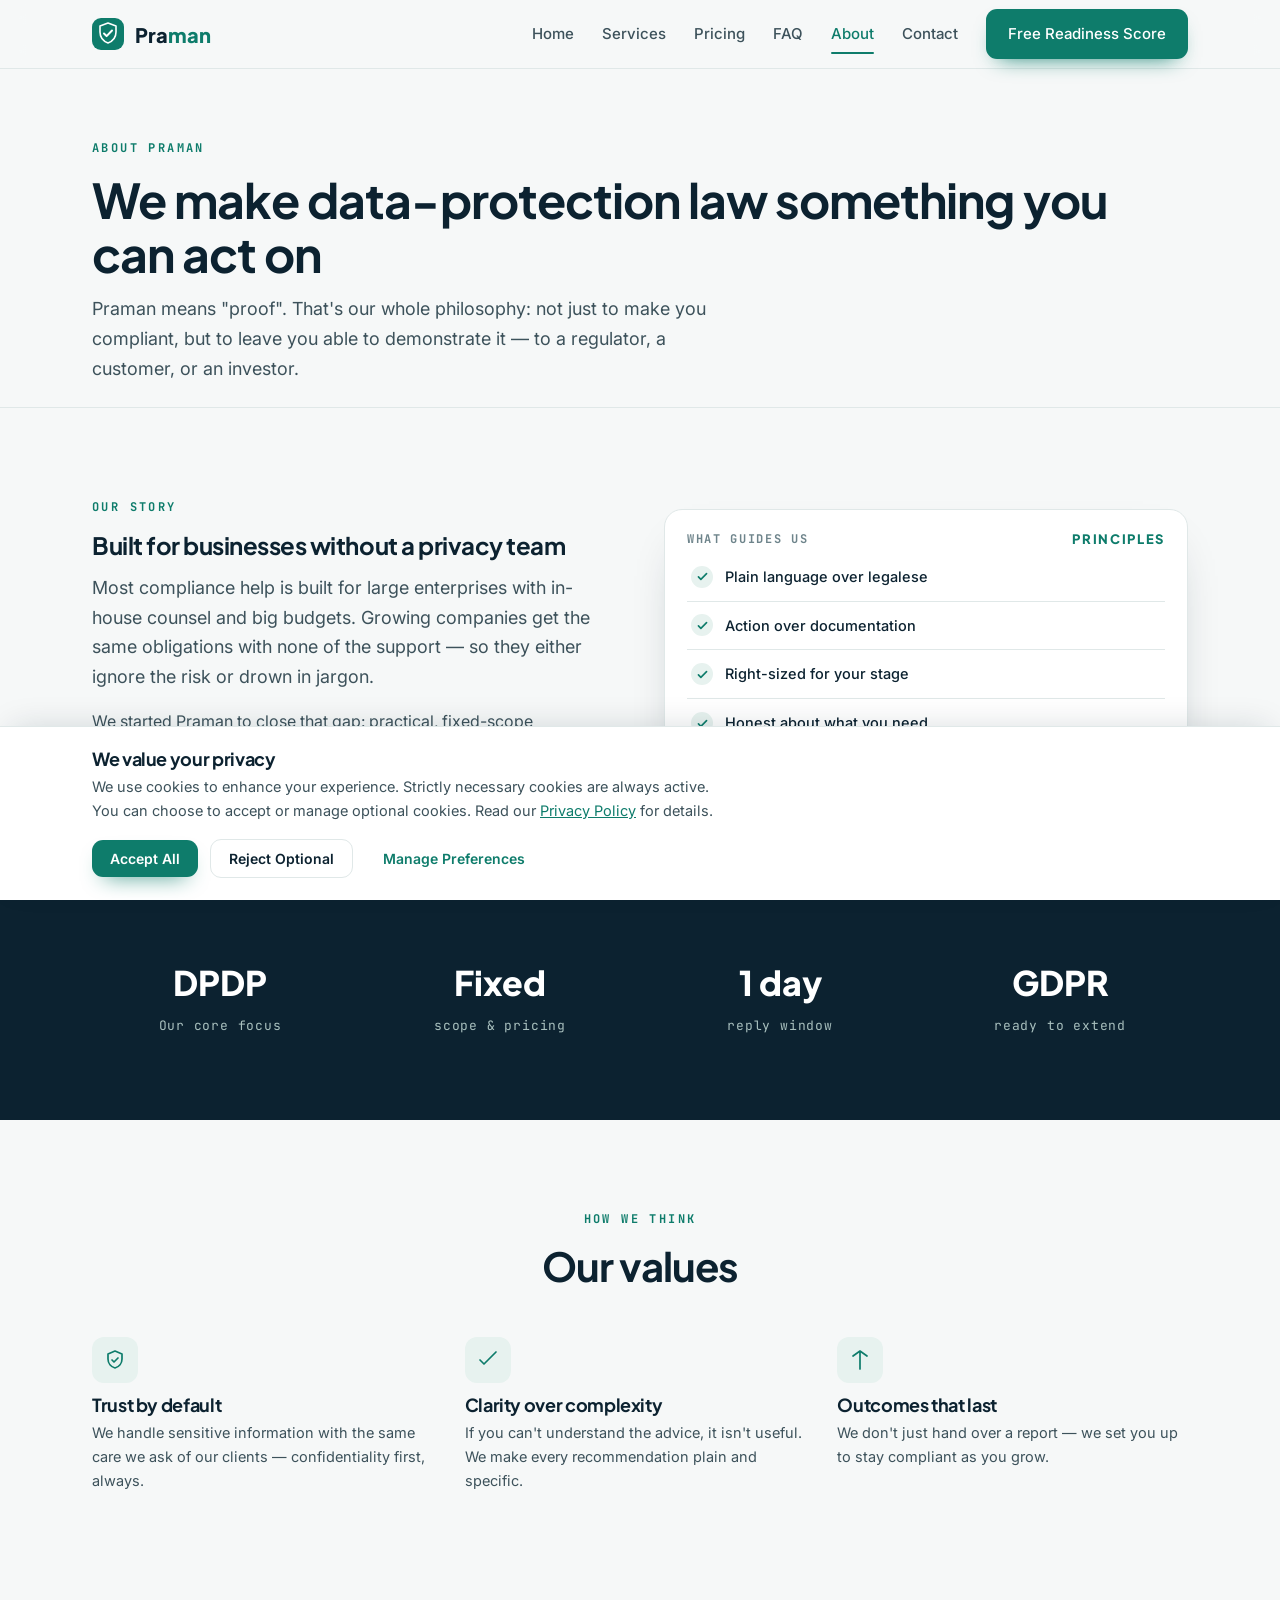
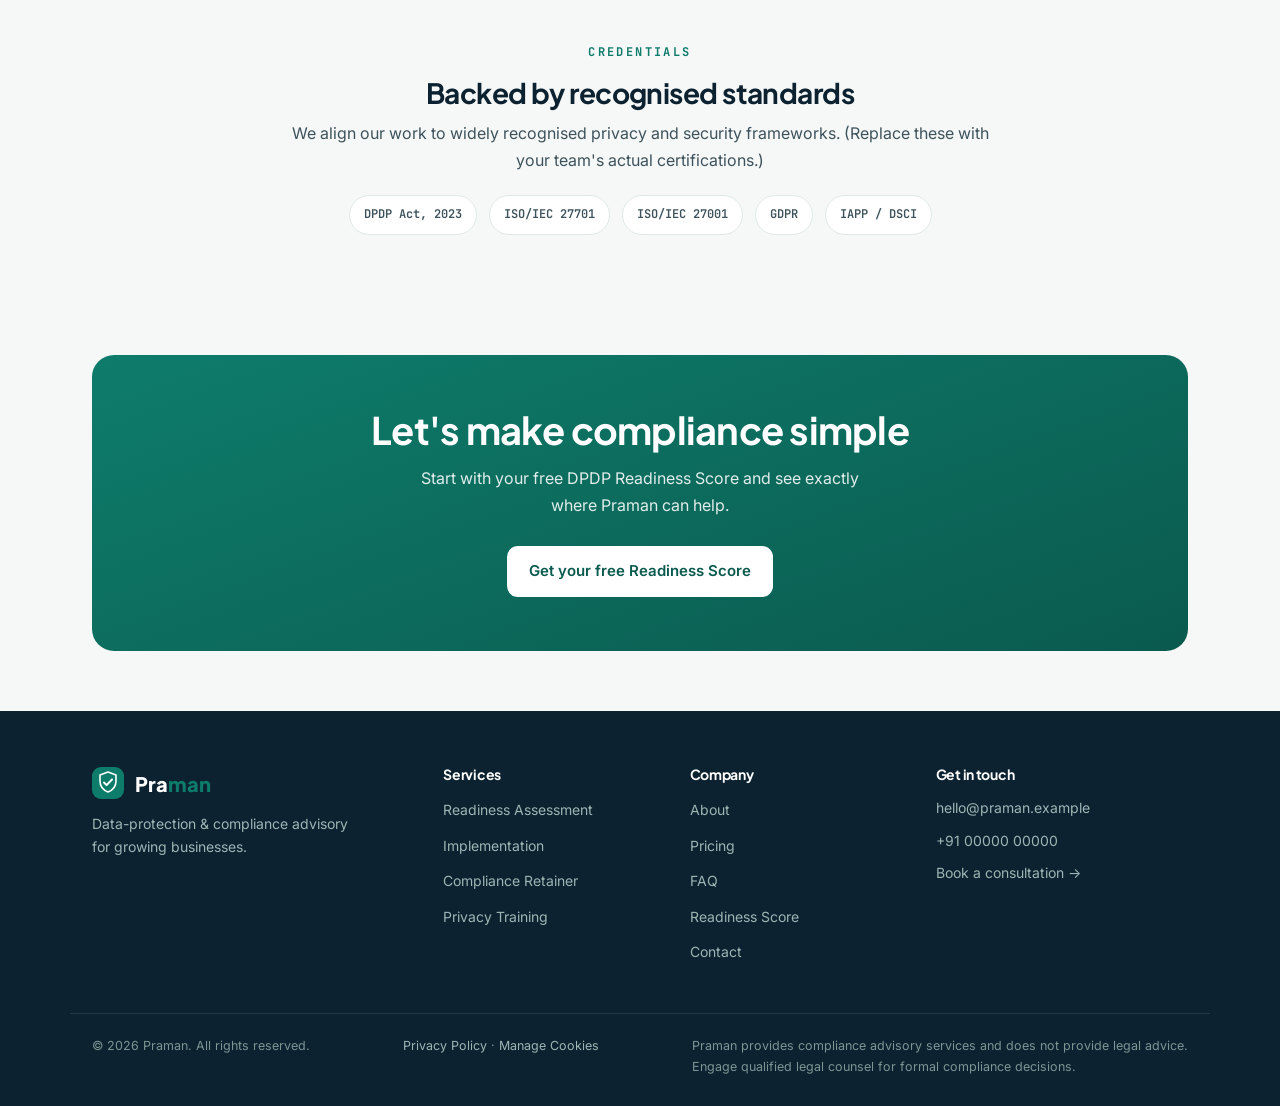
==== about.html @ 7af6a15b "Praman compliance advisory website - complete implementation Features: - Multi-page static site (Hom" ====
<!DOCTYPE html>
<html lang="en">
<head>
<meta charset="UTF-8">
<meta name="viewport" content="width=device-width, initial-scale=1.0">
<title>About — Praman DPDP Compliance Advisory</title>
<meta name="description" content="Praman is a data-protection advisory helping growing businesses meet India's DPDP Act with practical, lawyer-backed guidance.">
<link rel="preconnect" href="https://fonts.googleapis.com">
<link rel="preconnect" href="https://fonts.gstatic.com" crossorigin>
<link href="https://fonts.googleapis.com/css2?family=Plus+Jakarta+Sans:wght@500;600;700;800&family=Inter:wght@400;500;600&family=JetBrains+Mono:wght@500;700&display=swap" rel="stylesheet">
<link rel="stylesheet" href="css/styles.css">
</head>
<body>
<a class="skip-link" href="#main">Skip to content</a>

<div id="site-header"></div>

<main id="main">

  <section class="page-hero">
    <div class="container">
      <span class="eyebrow">About Praman</span>
      <h1>We make data-protection law something you can act on</h1>
      <p>Praman means "proof". That's our whole philosophy: not just to make you compliant, but to leave you able to demonstrate it — to a regulator, a customer, or an investor.</p>
    </div>
  </section>

  <section class="section">
    <div class="container split">
      <div>
        <span class="eyebrow">Our story</span>
        <h2>Built for businesses without a privacy team</h2>
        <p class="lead" style="margin-top:14px">Most compliance help is built for large enterprises with in-house counsel and big budgets. Growing companies get the same obligations with none of the support — so they either ignore the risk or drown in jargon.</p>
        <p style="margin-top:16px;color:var(--ink-soft)">We started Praman to close that gap: practical, fixed-scope engagements that turn the DPDP Act into a short, doable plan, backed by qualified legal expertise where it counts.</p>
      </div>
      <div class="readiness" aria-hidden="true">
        <h4>What guides us <span class="score">Principles</span></h4>
        <div class="check-row"><span class="tick"><svg viewBox="0 0 16 16" fill="none"><path d="M3 8.5l3 3 7-7" stroke="#0E7C6B" stroke-width="2" stroke-linecap="round" stroke-linejoin="round"/></svg></span><span class="label">Plain language over legalese</span></div>
        <div class="check-row"><span class="tick"><svg viewBox="0 0 16 16" fill="none"><path d="M3 8.5l3 3 7-7" stroke="#0E7C6B" stroke-width="2" stroke-linecap="round" stroke-linejoin="round"/></svg></span><span class="label">Action over documentation</span></div>
        <div class="check-row"><span class="tick"><svg viewBox="0 0 16 16" fill="none"><path d="M3 8.5l3 3 7-7" stroke="#0E7C6B" stroke-width="2" stroke-linecap="round" stroke-linejoin="round"/></svg></span><span class="label">Right-sized for your stage</span></div>
        <div class="check-row"><span class="tick"><svg viewBox="0 0 16 16" fill="none"><path d="M3 8.5l3 3 7-7" stroke="#0E7C6B" stroke-width="2" stroke-linecap="round" stroke-linejoin="round"/></svg></span><span class="label">Honest about what you need</span></div>
      </div>
    </div>
  </section>

  <section class="section band-dark">
    <div class="container">
      <div class="stats">
        <div class="stat"><div class="n">DPDP</div><div class="l">Our core focus</div></div>
        <div class="stat"><div class="n">Fixed</div><div class="l">scope &amp; pricing</div></div>
        <div class="stat"><div class="n">1 day</div><div class="l">reply window</div></div>
        <div class="stat"><div class="n">GDPR</div><div class="l">ready to extend</div></div>
      </div>
    </div>
  </section>

  <section class="section">
    <div class="container">
      <div class="section-head center">
        <span class="eyebrow">How we think</span>
        <h2>Our values</h2>
      </div>
      <div class="values">
        <div class="value">
          <span class="ic"><svg viewBox="0 0 24 24" fill="none"><path d="M12 3l7 3v5c0 4.5-3 8-7 9-4-1-7-4.5-7-9V6l7-3z" stroke="#0E7C6B" stroke-width="1.7" stroke-linejoin="round"/><path d="M9 12l2 2 4-4" stroke="#0E7C6B" stroke-width="1.7" stroke-linecap="round" stroke-linejoin="round"/></svg></span>
          <h3>Trust by default</h3>
          <p>We handle sensitive information with the same care we ask of our clients — confidentiality first, always.</p>
        </div>
        <div class="value">
          <span class="ic"><svg viewBox="0 0 24 24" fill="none"><path d="M4 12l4 4 12-12" stroke="#0E7C6B" stroke-width="1.7" stroke-linecap="round" stroke-linejoin="round"/></svg></span>
          <h3>Clarity over complexity</h3>
          <p>If you can't understand the advice, it isn't useful. We make every recommendation plain and specific.</p>
        </div>
        <div class="value">
          <span class="ic"><svg viewBox="0 0 24 24" fill="none"><path d="M12 3v18M5 8l7-5 7 5" stroke="#0E7C6B" stroke-width="1.7" stroke-linecap="round" stroke-linejoin="round"/></svg></span>
          <h3>Outcomes that last</h3>
          <p>We don't just hand over a report — we set you up to stay compliant as you grow.</p>
        </div>
      </div>
    </div>
  </section>

  <section class="section--tight">
    <div class="container center" style="max-width:760px">
      <span class="eyebrow">Credentials</span>
      <h2 style="font-size:28px">Backed by recognised standards</h2>
      <p style="margin-top:12px;color:var(--ink-soft)">We align our work to widely recognised privacy and security frameworks. (Replace these with your team's actual certifications.)</p>
      <div class="creds center" style="justify-content:center;margin-top:22px">
        <span class="chip">DPDP Act, 2023</span>
        <span class="chip">ISO/IEC 27701</span>
        <span class="chip">ISO/IEC 27001</span>
        <span class="chip">GDPR</span>
        <span class="chip">IAPP / DSCI</span>
      </div>
    </div>
  </section>

  <section class="section--tight">
    <div class="container">
      <div class="cta-band">
        <h2>Let's make compliance simple</h2>
        <p>Start with your free DPDP Readiness Score and see exactly where Praman can help.</p>
        <a href="readiness.html" class="btn">Get your free Readiness Score</a>
      </div>
    </div>
  </section>

</main>

<div id="site-footer"></div>

<script src="js/components.js"></script>
<script src="js/cookie-consent.js"></script>
<script src="js/main.js"></script>
</body>
</html>
---- css/styles.css ----
/* ===================================================================
   Praman — Data Protection & DPDP Compliance Advisory
   Shared stylesheet
   =================================================================== */

:root{
  --bg:#F6F8F8;
  --surface:#FFFFFF;
  --surface-2:#F0F4F4;
  --ink:#0C2230;
  --ink-soft:#3D525B;
  --muted:#6E848B;
  --accent:#0E7C6B;
  --accent-d:#0A5A4E;
  --accent-soft:#E7F2EF;
  --line:#E0E8E8;
  --ring:rgba(14,124,107,.30);
  --shadow-sm:0 4px 14px -8px rgba(12,34,48,.25);
  --shadow:0 22px 48px -28px rgba(12,34,48,.45);
  --radius:14px;
  --container:1140px;
  --font-display:"Plus Jakarta Sans",system-ui,sans-serif;
  --font-body:"Inter",system-ui,sans-serif;
  --font-mono:"JetBrains Mono",ui-monospace,monospace;
}

/* ---------- reset ---------- */
*{box-sizing:border-box;margin:0;padding:0}
html{scroll-behavior:smooth}
body{
  font-family:var(--font-body);
  background:var(--bg);
  color:var(--ink);
  line-height:1.65;
  -webkit-font-smoothing:antialiased;
}
img{max-width:100%;display:block}
a{color:inherit;text-decoration:none}
ul{list-style:none}
h1,h2,h3,h4{font-family:var(--font-display);line-height:1.12;letter-spacing:-.02em;font-weight:700}

.container{max-width:var(--container);margin-inline:auto;padding-inline:22px}
.section{padding:84px 0}
.section--tight{padding:60px 0}

/* skip link */
.skip-link{position:absolute;left:-9999px;top:0;background:var(--ink);color:#fff;padding:10px 16px;z-index:200;border-radius:0 0 8px 0}
.skip-link:focus{left:0}

/* ---------- shared bits ---------- */
.eyebrow{
  font-family:var(--font-mono);font-size:12px;font-weight:700;
  letter-spacing:.2em;text-transform:uppercase;color:var(--accent);
  display:inline-block;margin-bottom:14px;
}
.lead{font-size:18px;color:var(--ink-soft);max-width:60ch}
.section-head{max-width:42rem;margin-bottom:48px}
.section-head h2{font-size:clamp(28px,4vw,40px)}
.section-head p{margin-top:14px;color:var(--ink-soft);font-size:17px}
.center{text-align:center;margin-inline:auto}

/* buttons */
.btn{
  display:inline-flex;align-items:center;gap:9px;cursor:pointer;border:none;
  font-family:var(--font-body);font-weight:600;font-size:15px;
  padding:13px 22px;border-radius:11px;transition:transform .15s,background .2s,box-shadow .2s,color .2s,border-color .2s;
}
.btn-primary{background:var(--accent);color:#fff;box-shadow:0 10px 22px -12px var(--accent)}
.btn-primary:hover{background:var(--accent-d);transform:translateY(-1px)}
.btn-outline{background:transparent;color:var(--ink);border:1.5px solid var(--line)}
.btn-outline:hover{border-color:var(--accent);color:var(--accent)}
.btn-ghost{background:transparent;color:var(--accent);padding:6px 0}
.btn-ghost:hover{gap:13px}

:focus-visible{outline:2px solid var(--accent);outline-offset:3px;border-radius:4px}

/* ---------- header / nav ---------- */
.site-header{
  position:sticky;top:0;z-index:100;
  background:rgba(246,248,248,.85);
  backdrop-filter:blur(12px);
  border-bottom:1px solid var(--line);
}
.nav{display:flex;align-items:center;justify-content:space-between;min-height:68px}
.brand{display:flex;align-items:center;gap:11px;font-family:var(--font-display);font-weight:800;font-size:20px;color:var(--ink)}
.brand-mark{width:32px;height:32px;flex:none}
.brand-name span{color:var(--accent)}
.nav-menu{display:flex;align-items:center;gap:28px}
.nav-menu a{font-weight:500;font-size:15px;color:var(--ink-soft);transition:color .2s;position:relative}
.nav-menu a:hover{color:var(--ink)}
.nav-menu a.active{color:var(--accent)}
.nav-menu a.active::after{content:"";position:absolute;left:0;right:0;bottom:-8px;height:2px;background:var(--accent);border-radius:2px}
.nav-menu .nav-cta{color:#fff}
.nav-menu .nav-cta:hover{color:#fff}
.nav-menu .nav-cta::after{display:none}
.nav-toggle{display:none;flex-direction:column;gap:5px;background:none;border:none;cursor:pointer;padding:9px}
.nav-toggle span{width:24px;height:2px;background:var(--ink);border-radius:2px;transition:.25s}
.nav-toggle[aria-expanded="true"] span:nth-child(1){transform:translateY(7px) rotate(45deg)}
.nav-toggle[aria-expanded="true"] span:nth-child(2){opacity:0}
.nav-toggle[aria-expanded="true"] span:nth-child(3){transform:translateY(-7px) rotate(-45deg)}

/* ---------- hero ---------- */
.hero{padding:78px 0 64px;position:relative;overflow:hidden}
.hero-grid{display:grid;grid-template-columns:1.1fr .9fr;gap:52px;align-items:center}
.hero h1{font-size:clamp(36px,5.4vw,56px);font-weight:800}
.hero h1 .accent{color:var(--accent)}
.hero p{margin-top:20px;font-size:18px;color:var(--ink-soft);max-width:34rem}
.hero-cta{margin-top:30px;display:flex;gap:14px;flex-wrap:wrap}
.hero-trust{margin-top:34px;display:flex;gap:10px;flex-wrap:wrap;align-items:center;font-size:13px;color:var(--muted);font-family:var(--font-mono)}
.hero-trust .dot{width:5px;height:5px;border-radius:50%;background:var(--accent)}

/* signature: readiness panel */
.readiness{
  background:var(--surface);border:1px solid var(--line);border-radius:18px;
  box-shadow:var(--shadow);padding:22px;
}
.readiness h4{
  font-family:var(--font-mono);font-size:12px;letter-spacing:.14em;text-transform:uppercase;
  color:var(--muted);font-weight:700;margin-bottom:6px;display:flex;justify-content:space-between;align-items:center
}
.readiness .score{font-family:var(--font-display);font-weight:800;font-size:13px;color:var(--accent)}
.check-row{display:flex;align-items:center;gap:12px;padding:12px 4px;border-bottom:1px solid var(--line)}
.check-row:last-child{border-bottom:none}
.check-row .tick{width:22px;height:22px;border-radius:50%;background:var(--accent-soft);display:flex;align-items:center;justify-content:center;flex:none}
.check-row .tick svg{width:13px;height:13px}
.check-row .label{flex:1;font-size:14.5px;font-weight:500}
.check-row .tag{font-family:var(--font-mono);font-size:11px;color:var(--muted)}
.check-row.pending .tick{background:#FBEEDD}
.check-row.pending .label{color:var(--ink-soft)}

/* ---------- cards / grids ---------- */
.grid{display:grid;gap:22px}
.grid-3{grid-template-columns:repeat(3,1fr)}
.grid-2{grid-template-columns:repeat(2,1fr)}
.grid-4{grid-template-columns:repeat(4,1fr)}

.card{
  background:var(--surface);border:1px solid var(--line);border-radius:var(--radius);
  padding:28px;transition:transform .2s,box-shadow .25s,border-color .2s;height:100%;
}
.card:hover{transform:translateY(-4px);box-shadow:var(--shadow);border-color:transparent}
.card .card-tag{font-family:var(--font-mono);font-size:11px;letter-spacing:.12em;text-transform:uppercase;color:var(--accent);font-weight:700}
.card h3{font-size:21px;margin:14px 0 8px}
.card p{color:var(--ink-soft);font-size:15px}
.card .card-icon{width:46px;height:46px;border-radius:12px;background:var(--accent-soft);display:flex;align-items:center;justify-content:center;margin-bottom:18px}
.card .card-icon svg{width:24px;height:24px}
.card ul.ticks{margin-top:16px;display:flex;flex-direction:column;gap:9px}
.card ul.ticks li{display:flex;gap:10px;font-size:14.5px;color:var(--ink-soft);align-items:flex-start}
.card ul.ticks li svg{flex:none;margin-top:4px;width:15px;height:15px}
.card .card-link{margin-top:18px;display:inline-flex;font-weight:600;color:var(--accent);font-size:14.5px}

/* ---------- process / steps ---------- */
.steps{counter-reset:step;display:grid;grid-template-columns:repeat(4,1fr);gap:24px}
.step .step-num{
  font-family:var(--font-mono);font-weight:700;font-size:13px;color:var(--accent);
  width:42px;height:42px;border:1.5px solid var(--ring);border-radius:12px;
  display:flex;align-items:center;justify-content:center;margin-bottom:16px
}
.step h3{font-size:18px;margin-bottom:7px}
.step p{color:var(--ink-soft);font-size:14.5px}

/* ---------- bands ---------- */
.band-dark{background:var(--ink);color:#EAF1F0}
.band-dark .eyebrow{color:#5FD3C4}
.band-dark h2{color:#fff}
.band-dark p{color:#A9C0BE}

.stats{display:grid;grid-template-columns:repeat(4,1fr);gap:24px;text-align:center}
.stat .n{font-family:var(--font-display);font-weight:800;font-size:34px;color:#fff}
.band-dark .stat .n{color:#fff}
.stat .l{font-size:13px;color:#A9C0BE;font-family:var(--font-mono);letter-spacing:.06em;margin-top:4px}

.cta-band{background:linear-gradient(160deg,var(--accent),var(--accent-d));color:#fff;border-radius:22px;padding:54px;text-align:center}
.cta-band h2{font-size:clamp(26px,3.4vw,38px);color:#fff}
.cta-band p{margin:14px auto 28px;color:rgba(255,255,255,.88);max-width:44ch}
.cta-band .btn{background:#fff;color:var(--accent-d)}
.cta-band .btn:hover{background:#EAFBF6}

/* ---------- feature split ---------- */
.split{display:grid;grid-template-columns:1fr 1fr;gap:48px;align-items:center}
.feature-list{display:flex;flex-direction:column;gap:20px;margin-top:8px}
.feature-list .item{display:flex;gap:16px}
.feature-list .item .ic{width:44px;height:44px;border-radius:12px;background:var(--accent-soft);flex:none;display:flex;align-items:center;justify-content:center}
.feature-list .item h4{font-size:17px;margin-bottom:4px}
.feature-list .item p{color:var(--ink-soft);font-size:14.5px}

/* ---------- page hero (inner pages) ---------- */
.page-hero{padding:64px 0 24px;border-bottom:1px solid var(--line)}
.page-hero h1{font-size:clamp(32px,4.6vw,48px)}
.page-hero p{margin-top:14px;color:var(--ink-soft);font-size:18px;max-width:56ch}

/* ---------- service detail block ---------- */
.service-block{display:grid;grid-template-columns:.9fr 1.1fr;gap:40px;align-items:start;padding:46px 0;border-bottom:1px solid var(--line)}
.service-block:last-child{border-bottom:none}
.service-block .meta .card-tag{font-family:var(--font-mono);font-size:11px;letter-spacing:.12em;text-transform:uppercase;color:var(--accent);font-weight:700}
.service-block .meta h2{font-size:26px;margin:10px 0 12px}
.service-block .meta p{color:var(--ink-soft);font-size:15.5px}
.service-block .deliverables{background:var(--surface);border:1px solid var(--line);border-radius:var(--radius);padding:26px}
.service-block .deliverables h4{font-family:var(--font-mono);font-size:12px;letter-spacing:.12em;text-transform:uppercase;color:var(--muted);margin-bottom:16px}
.service-block .deliverables ul{display:flex;flex-direction:column;gap:12px}
.service-block .deliverables li{display:flex;gap:11px;font-size:15px;align-items:flex-start}
.service-block .deliverables li svg{flex:none;margin-top:4px;width:16px;height:16px}

/* ---------- pricing ---------- */
.price-grid{display:grid;grid-template-columns:repeat(3,1fr);gap:22px;align-items:stretch}
.price-card{background:var(--surface);border:1px solid var(--line);border-radius:18px;padding:30px;display:flex;flex-direction:column}
.price-card.featured{border-color:var(--accent);box-shadow:var(--shadow);position:relative}
.price-card .crown{position:absolute;top:-13px;left:30px;background:var(--accent);color:#fff;font-family:var(--font-mono);font-size:11px;font-weight:700;letter-spacing:.08em;text-transform:uppercase;padding:5px 12px;border-radius:999px}
.price-card h3{font-size:22px}
.price-card .price{font-family:var(--font-display);font-weight:800;font-size:34px;margin:14px 0 2px}
.price-card .price span{font-size:14px;font-weight:500;color:var(--muted)}
.price-card .price-desc{color:var(--ink-soft);font-size:14.5px;min-height:42px}
.price-card ul{margin:20px 0 26px;display:flex;flex-direction:column;gap:11px}
.price-card li{display:flex;gap:10px;font-size:14.5px;color:var(--ink-soft);align-items:flex-start}
.price-card li svg{flex:none;margin-top:4px;width:15px;height:15px}
.price-card .btn{margin-top:auto;justify-content:center;width:100%}

.faq{max-width:760px;margin-inline:auto;display:flex;flex-direction:column;gap:0}
.faq details{border-bottom:1px solid var(--line);padding:18px 0}
.faq summary{cursor:pointer;font-weight:600;font-size:16px;list-style:none;display:flex;justify-content:space-between;align-items:center;gap:16px}
.faq summary::-webkit-details-marker{display:none}
.faq summary::after{content:"+";font-size:22px;color:var(--accent);font-weight:400;transition:transform .2s}
.faq details[open] summary::after{content:"–"}
.faq p{margin-top:12px;color:var(--ink-soft);font-size:15px}

/* ---------- about ---------- */
.values{display:grid;grid-template-columns:repeat(3,1fr);gap:22px}
.value h3{font-size:18px;margin:12px 0 6px}
.value p{color:var(--ink-soft);font-size:14.5px}
.value .ic{width:46px;height:46px;border-radius:12px;background:var(--accent-soft);display:flex;align-items:center;justify-content:center}
.value .ic svg{width:24px;height:24px}
.creds{display:flex;flex-wrap:wrap;gap:12px;margin-top:8px}
.creds .chip{font-family:var(--font-mono);font-size:12px;font-weight:600;color:var(--ink-soft);background:var(--surface);border:1px solid var(--line);padding:9px 14px;border-radius:999px}

/* ---------- contact ---------- */
.contact-grid{display:grid;grid-template-columns:1.1fr .9fr;gap:42px;align-items:start}
.form-card{background:var(--surface);border:1px solid var(--line);border-radius:18px;padding:32px;box-shadow:var(--shadow-sm)}
.field{margin-bottom:18px}
.field label{display:block;font-size:13.5px;font-weight:600;margin-bottom:7px;color:var(--ink-soft)}
.field .req{color:var(--accent)}
.field input,.field select,.field textarea{
  width:100%;font-family:var(--font-body);font-size:15px;color:var(--ink);
  padding:12px 14px;border:1.5px solid var(--line);border-radius:11px;background:var(--bg);
  transition:border-color .2s,box-shadow .2s;
}
.field input:focus,.field select:focus,.field textarea:focus{outline:none;border-color:var(--accent);box-shadow:0 0 0 4px var(--ring)}
.field-row{display:grid;grid-template-columns:1fr 1fr;gap:16px}
.form-note{display:none;margin-top:6px;padding:13px 16px;border-radius:11px;font-size:14.5px;font-weight:500}
.form-note.show{display:block}
.form-note.ok{background:var(--accent-soft);color:var(--accent-d);border:1px solid var(--ring)}
.form-note.err{background:#FCE9EC;color:#A02A3A;border:1px solid #F2C2CA}

.contact-info .info-row{display:flex;gap:15px;padding:18px 0;border-bottom:1px solid var(--line)}
.contact-info .info-row:last-of-type{border-bottom:none}
.contact-info .info-row .ic{width:44px;height:44px;border-radius:12px;background:var(--accent-soft);flex:none;display:flex;align-items:center;justify-content:center}
.contact-info .info-row .t{font-family:var(--font-mono);font-size:11px;text-transform:uppercase;letter-spacing:.08em;color:var(--muted)}
.contact-info .info-row .v{font-weight:600;font-size:16px}
.contact-info .info-row .v span{display:block;font-weight:400;font-size:14px;color:var(--ink-soft)}
.hours-card{margin-top:22px;background:var(--surface-2);border:1px solid var(--line);border-radius:var(--radius);padding:22px}
.hours-card h4{font-size:15px;margin-bottom:12px}
.hours-card .r{display:flex;justify-content:space-between;font-size:14px;color:var(--ink-soft);padding:5px 0}
.hours-card .r b{color:var(--ink);font-weight:600}

/* ---------- footer ---------- */
.site-footer{background:var(--ink);color:#9DB6B4;padding:56px 0 28px;margin-top:0}
.footer-grid{display:grid;grid-template-columns:1.5fr 1fr 1fr 1.2fr;gap:36px}
.footer-brand .brand{color:#fff;margin-bottom:12px}
.footer-brand p{font-size:14px;max-width:30ch}
.site-footer h4{color:#fff;font-size:14px;margin-bottom:14px;font-family:var(--font-display)}
.site-footer ul li{margin-bottom:9px}
.site-footer ul li a{font-size:14px;color:#9DB6B4;transition:color .2s}
.site-footer ul li a:hover{color:#5FD3C4}
.footer-contact a{display:block;font-size:14px;margin-bottom:9px;color:#9DB6B4}
.footer-contact a:hover{color:#5FD3C4}
.footer-bottom{margin-top:40px;padding-top:22px;border-top:1px solid rgba(255,255,255,.1);display:flex;justify-content:space-between;gap:20px;flex-wrap:wrap}
.footer-bottom p{font-size:12.5px;color:#7C9694}
.footer-bottom .disclaimer{max-width:62ch}

/* ===================================================================
   RESPONSIVE
   =================================================================== */
@media (max-width:960px){
  .hero-grid{grid-template-columns:1fr;gap:38px}
  .split,.contact-grid{grid-template-columns:1fr;gap:34px}
  .service-block{grid-template-columns:1fr;gap:24px}
  .grid-3,.grid-4,.values,.price-grid{grid-template-columns:repeat(2,1fr)}
  .steps{grid-template-columns:repeat(2,1fr)}
  .stats{grid-template-columns:repeat(2,1fr);gap:32px}
  .footer-grid{grid-template-columns:1fr 1fr;gap:28px}
}
@media (max-width:680px){
  .section{padding:60px 0}
  .nav-toggle{display:flex}
  .nav-menu{
    position:fixed;inset:68px 0 auto 0;background:var(--bg);flex-direction:column;
    align-items:stretch;gap:0;padding:10px 22px 24px;border-bottom:1px solid var(--line);
    transform:translateY(-130%);transition:transform .3s ease;box-shadow:var(--shadow);
  }
  .nav-menu.open{transform:translateY(0)}
  .nav-menu a{padding:15px 0;border-bottom:1px solid var(--line);font-size:16px}
  .nav-menu a.active::after{display:none}
  .nav-menu .nav-cta{margin-top:14px;justify-content:center;border-bottom:none}
  .grid-3,.grid-4,.grid-2,.values,.price-grid,.steps,.field-row{grid-template-columns:1fr}
  .stats{grid-template-columns:1fr 1fr}
  .cta-band{padding:38px 24px}
  .footer-grid{grid-template-columns:1fr}
  .footer-bottom{flex-direction:column;gap:10px}
}
@media (prefers-reduced-motion:reduce){
  *{scroll-behavior:auto!important;transition:none!important;animation:none!important}
}

/* ===================================================================
   READINESS SCORE QUIZ
   =================================================================== */
.quiz-wrap{max-width:680px;margin-inline:auto}
.quiz-panel{background:var(--surface);border:1px solid var(--line);border-radius:18px;box-shadow:var(--shadow);padding:clamp(24px,4vw,38px)}
.is-hidden{display:none!important}

.quiz-intro{text-align:center}
.quiz-intro .pill{display:inline-flex;gap:8px;align-items:center;font-family:var(--font-mono);font-size:12px;letter-spacing:.12em;text-transform:uppercase;color:var(--accent);background:var(--accent-soft);padding:7px 14px;border-radius:999px;margin-bottom:18px}
.quiz-intro h2{font-size:27px;margin-bottom:10px}
.quiz-intro p{color:var(--ink-soft);max-width:46ch;margin:0 auto 22px}
.quiz-meta{display:flex;gap:30px;justify-content:center;margin-bottom:26px;flex-wrap:wrap}
.quiz-meta .m{font-family:var(--font-mono);font-size:12px;color:var(--muted);text-align:center}
.quiz-meta .m b{display:block;font-family:var(--font-display);font-size:20px;color:var(--ink);margin-bottom:2px}

.q-top{display:flex;justify-content:space-between;align-items:center;margin-bottom:14px;gap:12px}
.q-count{font-family:var(--font-mono);font-size:12px;letter-spacing:.1em;text-transform:uppercase;color:var(--muted)}
.q-area{font-family:var(--font-mono);font-size:11px;font-weight:700;color:var(--accent);background:var(--accent-soft);padding:5px 11px;border-radius:999px;white-space:nowrap}
.q-progress{height:6px;background:var(--surface-2);border-radius:999px;overflow:hidden;margin-bottom:26px}
.q-progress span{display:block;height:100%;background:var(--accent);border-radius:999px;width:0;transition:width .35s ease}
.q-question{font-family:var(--font-display);font-weight:700;font-size:clamp(19px,3vw,23px);line-height:1.25;margin-bottom:22px}
.q-options{display:flex;flex-direction:column;gap:12px}
.q-option{display:flex;align-items:center;gap:13px;width:100%;text-align:left;cursor:pointer;background:var(--bg);border:1.5px solid var(--line);border-radius:12px;padding:15px 16px;font-family:var(--font-body);font-size:15.5px;color:var(--ink);transition:border-color .15s,background .15s}
.q-option:hover{border-color:var(--accent);background:var(--accent-soft)}
.q-option .mark{width:20px;height:20px;border-radius:50%;border:2px solid var(--line);flex:none;transition:.15s}
.q-option:hover .mark{border-color:var(--accent)}
.q-option.selected{border-color:var(--accent);background:var(--accent-soft)}
.q-option.selected .mark{border-color:var(--accent);background:var(--accent);box-shadow:inset 0 0 0 3px var(--accent-soft)}
.q-nav{display:flex;justify-content:flex-start;margin-top:22px}
.q-back{background:none;border:none;color:var(--muted);cursor:pointer;font-size:14px;font-family:var(--font-body);display:inline-flex;align-items:center;gap:6px}
.q-back:hover{color:var(--ink)}
.q-back[disabled]{opacity:.35;cursor:default}

/* result */
.result{text-align:center}
.score-ring{position:relative;width:180px;height:180px;margin:4px auto 18px}
.score-ring svg{transform:rotate(-90deg)}
.score-ring .val{position:absolute;inset:0;display:flex;flex-direction:column;align-items:center;justify-content:center}
.score-ring .num{font-family:var(--font-display);font-weight:800;font-size:48px;line-height:1}
.score-ring .pct{font-size:13px;color:var(--muted);font-family:var(--font-mono)}
.band-label{font-family:var(--font-display);font-weight:800;font-size:24px;margin-bottom:6px}
.band-msg{color:var(--ink-soft);max-width:50ch;margin:0 auto}
.gaps{text-align:left;margin:28px 0 6px;border-top:1px solid var(--line);padding-top:24px}
.gaps h3{font-size:16px;margin-bottom:14px}
.gaps .gap{display:flex;gap:13px;padding:13px 0;border-bottom:1px solid var(--line)}
.gaps .gap:last-child{border-bottom:none}
.gaps .gap .ic{width:30px;height:30px;border-radius:8px;background:#FCEFE0;display:flex;align-items:center;justify-content:center;flex:none}
.gaps .gap .area-name{font-family:var(--font-mono);font-size:11px;color:var(--muted);text-transform:uppercase;letter-spacing:.08em;margin-bottom:2px}
.gaps .gap p{font-size:14.5px;color:var(--ink-soft)}
.result-form{background:var(--surface-2);border:1px solid var(--line);border-radius:14px;padding:24px;text-align:left;margin-top:22px}
.result-form h3{font-size:18px;margin-bottom:4px}
.result-form p.sub{color:var(--ink-soft);font-size:14px;margin-bottom:16px}
.result-secondary{margin-top:20px;font-size:14.5px;color:var(--ink-soft)}
.result-secondary a{color:var(--accent);font-weight:600}

/* ===================================================================
   COOKIE CONSENT BANNER
   =================================================================== */
.cookie-banner{
  position:fixed;bottom:0;left:0;right:0;z-index:9999;
  background:var(--surface);border-top:1px solid var(--line);
  box-shadow:0 -8px 32px -12px rgba(12,34,48,.18);
  padding:22px 0;
  animation:cookieSlideUp .35s ease;
}
@keyframes cookieSlideUp{from{transform:translateY(100%)}to{transform:translateY(0)}}
.cookie-banner--hidden{animation:cookieSlideDown .35s ease forwards}
@keyframes cookieSlideDown{from{transform:translateY(0)}to{transform:translateY(100%)}}

.cookie-inner{max-width:var(--container);margin-inline:auto;padding-inline:22px}
.cookie-text h3{font-size:18px;margin-bottom:6px}
.cookie-text p{font-size:14.5px;color:var(--ink-soft);max-width:70ch}
.cookie-text a{color:var(--accent);text-decoration:underline}
.cookie-actions{display:flex;gap:12px;flex-wrap:wrap;margin-top:16px;align-items:center}
.cookie-actions .btn{font-size:14px;padding:10px 18px}

.cookie-manage-panel{margin-top:18px;padding-top:18px;border-top:1px solid var(--line)}
.cookie-category{padding:12px 0;border-bottom:1px solid var(--line)}
.cookie-category:last-of-type{border-bottom:none}
.cookie-category p{font-size:13.5px;color:var(--muted);margin-top:4px}
.cookie-toggle{display:flex;align-items:center;gap:10px;cursor:pointer;font-size:15px}
.cookie-toggle input[type="checkbox"]{width:18px;height:18px;accent-color:var(--accent);cursor:pointer}
.cookie-toggle input[disabled]{opacity:.6;cursor:default}
.cookie-manage-panel .btn{margin-top:14px}

/* ===================================================================
   PRIVACY POLICY PAGE
   =================================================================== */
.policy-content{max-width:780px}
.policy-content h2{font-size:22px;margin-top:40px;margin-bottom:14px;padding-top:20px;border-top:1px solid var(--line)}
.policy-content h2:first-of-type{border-top:none;padding-top:0;margin-top:0}
.policy-content h3{font-size:17px;margin-top:24px;margin-bottom:10px;color:var(--ink)}
.policy-content p{color:var(--ink-soft);font-size:15.5px;margin-bottom:12px;line-height:1.7}
.policy-content ul{margin:12px 0 18px 24px;list-style:disc}
.policy-content ul li{color:var(--ink-soft);font-size:15px;margin-bottom:8px;line-height:1.6}
.policy-content a{color:var(--accent);text-decoration:underline}
.policy-content strong{color:var(--ink)}

.policy-table{width:100%;border-collapse:collapse;margin:16px 0 24px;font-size:14.5px}
.policy-table th,.policy-table td{padding:11px 14px;border:1px solid var(--line);text-align:left;vertical-align:top}
.policy-table th{background:var(--surface-2);font-weight:600;font-size:13.5px;color:var(--ink)}
.policy-table td{color:var(--ink-soft)}
.policy-table a{color:var(--accent)}

.rights-grid{display:grid;grid-template-columns:repeat(2,1fr);gap:16px;margin:18px 0 24px}
.right-item{background:var(--surface-2);border:1px solid var(--line);border-radius:12px;padding:18px}
.right-item strong{display:block;font-size:15px;margin-bottom:4px;color:var(--ink)}
.right-item p{font-size:13.5px;color:var(--ink-soft);margin:0}

.link-btn{background:none;border:none;color:var(--accent);text-decoration:underline;cursor:pointer;font:inherit;padding:0}

.footer-links{font-size:12.5px;color:#7C9694}
.footer-links a{color:#9DB6B4;transition:color .2s}
.footer-links a:hover{color:#5FD3C4}

@media (max-width:680px){
  .cookie-actions{flex-direction:column;align-items:stretch}
  .cookie-actions .btn{width:100%;justify-content:center}
  .rights-grid{grid-template-columns:1fr}
}
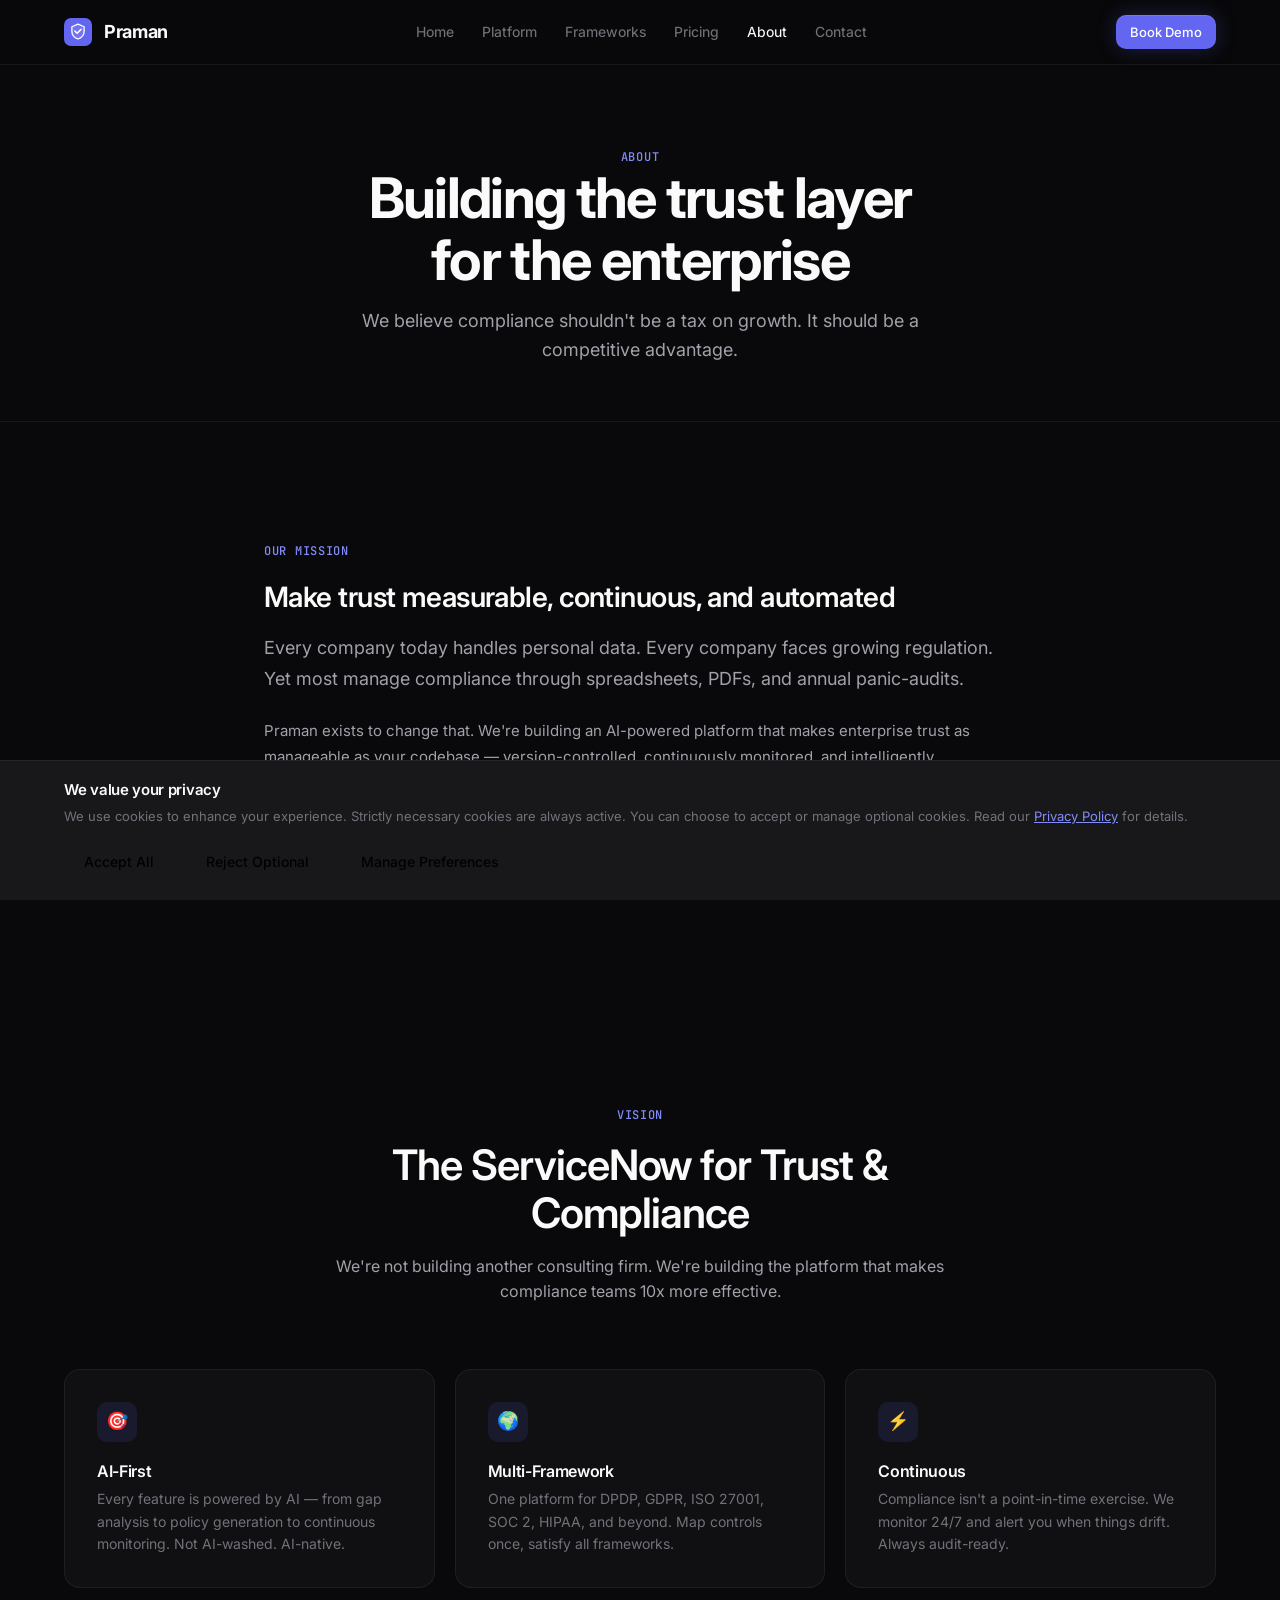
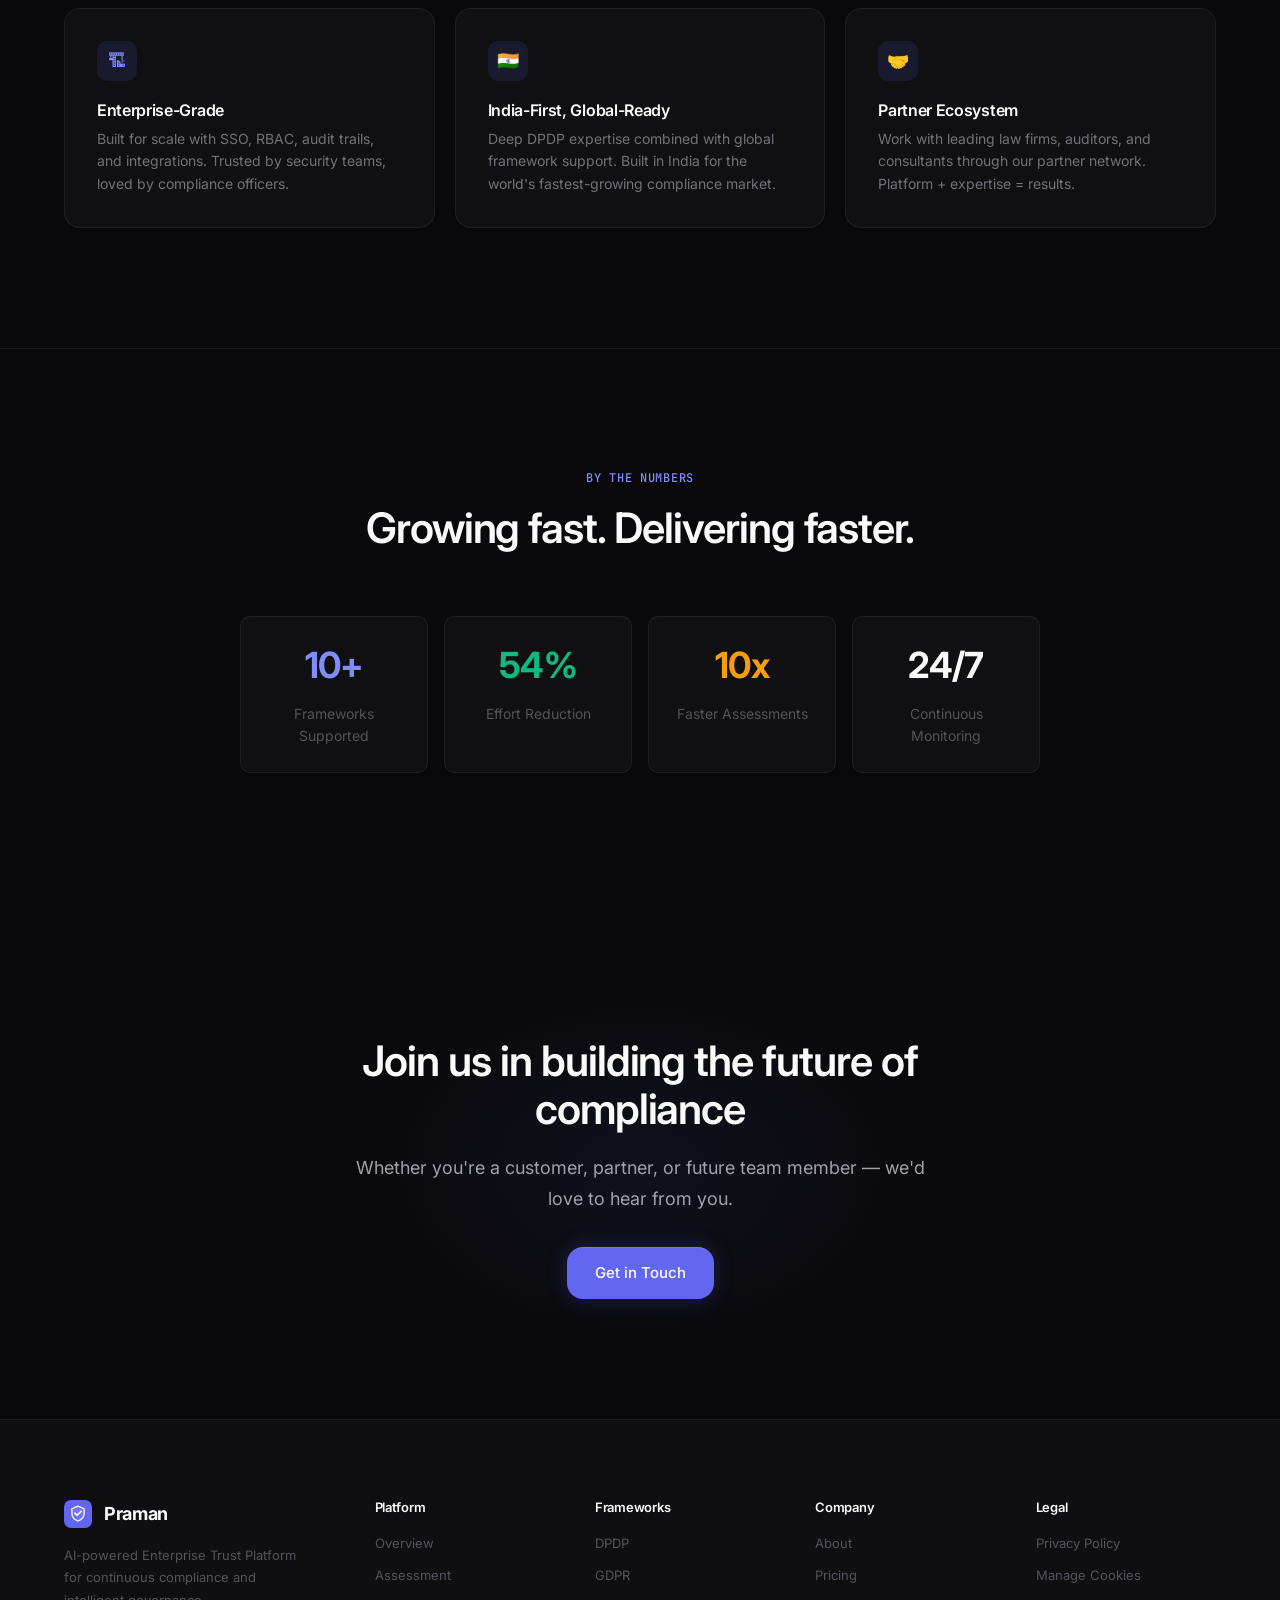
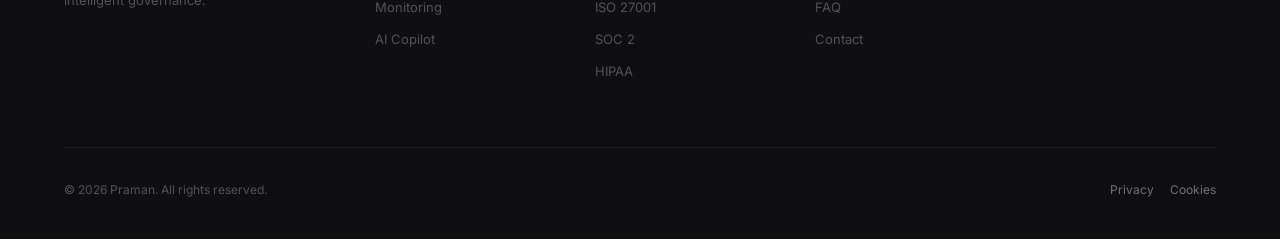
==== commit 0e1e9528: "v2.0: Complete redesign as AI-Powered Enterprise Trust Platform - New dark-mode design system (Linea" ====
--- a/about.html
+++ b/about.html
@@ -3,104 +3,120 @@
 <head>
 <meta charset="UTF-8">
 <meta name="viewport" content="width=device-width, initial-scale=1.0">
-<title>About — Praman DPDP Compliance Advisory</title>
-<meta name="description" content="Praman is a data-protection advisory helping growing businesses meet India's DPDP Act with practical, lawyer-backed guidance.">
+<title>About — Praman Enterprise Trust Platform</title>
+<meta name="description" content="Praman is building the AI-powered operating system for enterprise trust and compliance. Learn about our mission, team, and vision.">
 <link rel="preconnect" href="https://fonts.googleapis.com">
 <link rel="preconnect" href="https://fonts.gstatic.com" crossorigin>
-<link href="https://fonts.googleapis.com/css2?family=Plus+Jakarta+Sans:wght@500;600;700;800&family=Inter:wght@400;500;600&family=JetBrains+Mono:wght@500;700&display=swap" rel="stylesheet">
+<link href="https://fonts.googleapis.com/css2?family=Inter:wght@400;450;500;600;700&family=JetBrains+Mono:wght@500&display=swap" rel="stylesheet">
 <link rel="stylesheet" href="css/styles.css">
 </head>
 <body>
 <a class="skip-link" href="#main">Skip to content</a>
-
 <div id="site-header"></div>
 
 <main id="main">
 
   <section class="page-hero">
     <div class="container">
-      <span class="eyebrow">About Praman</span>
-      <h1>We make data-protection law something you can act on</h1>
-      <p>Praman means "proof". That's our whole philosophy: not just to make you compliant, but to leave you able to demonstrate it — to a regulator, a customer, or an investor.</p>
+      <span class="label">About</span>
+      <h1 class="h1">Building the trust layer<br>for the enterprise</h1>
+      <p>We believe compliance shouldn't be a tax on growth. It should be a competitive advantage.</p>
     </div>
   </section>
 
+  <!-- MISSION -->
   <section class="section">
-    <div class="container split">
-      <div>
-        <span class="eyebrow">Our story</span>
-        <h2>Built for businesses without a privacy team</h2>
-        <p class="lead" style="margin-top:14px">Most compliance help is built for large enterprises with in-house counsel and big budgets. Growing companies get the same obligations with none of the support — so they either ignore the risk or drown in jargon.</p>
-        <p style="margin-top:16px;color:var(--ink-soft)">We started Praman to close that gap: practical, fixed-scope engagements that turn the DPDP Act into a short, doable plan, backed by qualified legal expertise where it counts.</p>
-      </div>
-      <div class="readiness" aria-hidden="true">
-        <h4>What guides us <span class="score">Principles</span></h4>
-        <div class="check-row"><span class="tick"><svg viewBox="0 0 16 16" fill="none"><path d="M3 8.5l3 3 7-7" stroke="#0E7C6B" stroke-width="2" stroke-linecap="round" stroke-linejoin="round"/></svg></span><span class="label">Plain language over legalese</span></div>
-        <div class="check-row"><span class="tick"><svg viewBox="0 0 16 16" fill="none"><path d="M3 8.5l3 3 7-7" stroke="#0E7C6B" stroke-width="2" stroke-linecap="round" stroke-linejoin="round"/></svg></span><span class="label">Action over documentation</span></div>
-        <div class="check-row"><span class="tick"><svg viewBox="0 0 16 16" fill="none"><path d="M3 8.5l3 3 7-7" stroke="#0E7C6B" stroke-width="2" stroke-linecap="round" stroke-linejoin="round"/></svg></span><span class="label">Right-sized for your stage</span></div>
-        <div class="check-row"><span class="tick"><svg viewBox="0 0 16 16" fill="none"><path d="M3 8.5l3 3 7-7" stroke="#0E7C6B" stroke-width="2" stroke-linecap="round" stroke-linejoin="round"/></svg></span><span class="label">Honest about what you need</span></div>
+    <div class="container container--narrow">
+      <div data-animate="fade-up">
+        <span class="label" style="margin-bottom: var(--space-5); display: block;">Our Mission</span>
+        <h2 class="h3" style="margin-bottom: var(--space-5);">Make trust measurable, continuous, and automated</h2>
+        <p class="body-lg" style="margin-bottom: var(--space-6);">Every company today handles personal data. Every company faces growing regulation. Yet most manage compliance through spreadsheets, PDFs, and annual panic-audits.</p>
+        <p class="body-md" style="margin-bottom: var(--space-5);">Praman exists to change that. We're building an AI-powered platform that makes enterprise trust as manageable as your codebase — version-controlled, continuously monitored, and intelligently maintained.</p>
+        <p class="body-md">Our name comes from the Sanskrit word for "proof" — because in compliance, claims aren't enough. You need to prove it.</p>
       </div>
     </div>
   </section>
 
-  <section class="section band-dark">
+  <!-- VISION -->
+  <section class="section section--border">
     <div class="container">
-      <div class="stats">
-        <div class="stat"><div class="n">DPDP</div><div class="l">Our core focus</div></div>
-        <div class="stat"><div class="n">Fixed</div><div class="l">scope &amp; pricing</div></div>
-        <div class="stat"><div class="n">1 day</div><div class="l">reply window</div></div>
-        <div class="stat"><div class="n">GDPR</div><div class="l">ready to extend</div></div>
+      <div class="section-header" data-animate="fade-up">
+        <span class="label">Vision</span>
+        <h2 class="h2">The ServiceNow for Trust & Compliance</h2>
+        <p>We're not building another consulting firm. We're building the platform that makes compliance teams 10x more effective.</p>
       </div>
-    </div>
-  </section>
-
-  <section class="section">
-    <div class="container">
-      <div class="section-head center">
-        <span class="eyebrow">How we think</span>
-        <h2>Our values</h2>
-      </div>
-      <div class="values">
-        <div class="value">
-          <span class="ic"><svg viewBox="0 0 24 24" fill="none"><path d="M12 3l7 3v5c0 4.5-3 8-7 9-4-1-7-4.5-7-9V6l7-3z" stroke="#0E7C6B" stroke-width="1.7" stroke-linejoin="round"/><path d="M9 12l2 2 4-4" stroke="#0E7C6B" stroke-width="1.7" stroke-linecap="round" stroke-linejoin="round"/></svg></span>
-          <h3>Trust by default</h3>
-          <p>We handle sensitive information with the same care we ask of our clients — confidentiality first, always.</p>
+      <div class="features-grid" data-animate="fade-up">
+        <div class="feature-card">
+          <div class="icon">🎯</div>
+          <h3>AI-First</h3>
+          <p>Every feature is powered by AI — from gap analysis to policy generation to continuous monitoring. Not AI-washed. AI-native.</p>
         </div>
-        <div class="value">
-          <span class="ic"><svg viewBox="0 0 24 24" fill="none"><path d="M4 12l4 4 12-12" stroke="#0E7C6B" stroke-width="1.7" stroke-linecap="round" stroke-linejoin="round"/></svg></span>
-          <h3>Clarity over complexity</h3>
-          <p>If you can't understand the advice, it isn't useful. We make every recommendation plain and specific.</p>
+        <div class="feature-card">
+          <div class="icon">🌍</div>
+          <h3>Multi-Framework</h3>
+          <p>One platform for DPDP, GDPR, ISO 27001, SOC 2, HIPAA, and beyond. Map controls once, satisfy all frameworks.</p>
         </div>
-        <div class="value">
-          <span class="ic"><svg viewBox="0 0 24 24" fill="none"><path d="M12 3v18M5 8l7-5 7 5" stroke="#0E7C6B" stroke-width="1.7" stroke-linecap="round" stroke-linejoin="round"/></svg></span>
-          <h3>Outcomes that last</h3>
-          <p>We don't just hand over a report — we set you up to stay compliant as you grow.</p>
+        <div class="feature-card">
+          <div class="icon">⚡</div>
+          <h3>Continuous</h3>
+          <p>Compliance isn't a point-in-time exercise. We monitor 24/7 and alert you when things drift. Always audit-ready.</p>
+        </div>
+        <div class="feature-card">
+          <div class="icon">🏗</div>
+          <h3>Enterprise-Grade</h3>
+          <p>Built for scale with SSO, RBAC, audit trails, and integrations. Trusted by security teams, loved by compliance officers.</p>
+        </div>
+        <div class="feature-card">
+          <div class="icon">🇮🇳</div>
+          <h3>India-First, Global-Ready</h3>
+          <p>Deep DPDP expertise combined with global framework support. Built in India for the world's fastest-growing compliance market.</p>
+        </div>
+        <div class="feature-card">
+          <div class="icon">🤝</div>
+          <h3>Partner Ecosystem</h3>
+          <p>Work with leading law firms, auditors, and consultants through our partner network. Platform + expertise = results.</p>
         </div>
       </div>
     </div>
   </section>
 
-  <section class="section--tight">
-    <div class="container center" style="max-width:760px">
-      <span class="eyebrow">Credentials</span>
-      <h2 style="font-size:28px">Backed by recognised standards</h2>
-      <p style="margin-top:12px;color:var(--ink-soft)">We align our work to widely recognised privacy and security frameworks. (Replace these with your team's actual certifications.)</p>
-      <div class="creds center" style="justify-content:center;margin-top:22px">
-        <span class="chip">DPDP Act, 2023</span>
-        <span class="chip">ISO/IEC 27701</span>
-        <span class="chip">ISO/IEC 27001</span>
-        <span class="chip">GDPR</span>
-        <span class="chip">IAPP / DSCI</span>
+  <!-- NUMBERS -->
+  <section class="section">
+    <div class="container">
+      <div class="section-header" data-animate="fade-up">
+        <span class="label">By the Numbers</span>
+        <h2 class="h2">Growing fast. Delivering faster.</h2>
+      </div>
+      <div class="dash-stats" style="max-width: 800px; margin-inline: auto;" data-animate="fade-up">
+        <div class="dash-stat" style="text-align: center;">
+          <div class="stat-value" style="font-size: 36px; color: var(--accent-light);">10+</div>
+          <div class="stat-label" style="font-size: 14px; margin-top: var(--space-2);">Frameworks Supported</div>
+        </div>
+        <div class="dash-stat" style="text-align: center;">
+          <div class="stat-value" style="font-size: 36px; color: var(--emerald);">54%</div>
+          <div class="stat-label" style="font-size: 14px; margin-top: var(--space-2);">Effort Reduction</div>
+        </div>
+        <div class="dash-stat" style="text-align: center;">
+          <div class="stat-value" style="font-size: 36px; color: var(--warning);">10x</div>
+          <div class="stat-label" style="font-size: 14px; margin-top: var(--space-2);">Faster Assessments</div>
+        </div>
+        <div class="dash-stat" style="text-align: center;">
+          <div class="stat-value" style="font-size: 36px; color: var(--text-primary);">24/7</div>
+          <div class="stat-label" style="font-size: 14px; margin-top: var(--space-2);">Continuous Monitoring</div>
+        </div>
       </div>
     </div>
   </section>
 
-  <section class="section--tight">
+  <!-- CTA -->
+  <section class="section cta-section">
     <div class="container">
-      <div class="cta-band">
-        <h2>Let's make compliance simple</h2>
-        <p>Start with your free DPDP Readiness Score and see exactly where Praman can help.</p>
-        <a href="readiness.html" class="btn">Get your free Readiness Score</a>
+      <div class="cta-content" data-animate="fade-up">
+        <h2 class="h2">Join us in building the future of compliance</h2>
+        <p class="body-lg">Whether you're a customer, partner, or future team member — we'd love to hear from you.</p>
+        <div class="cta-actions">
+          <a href="contact.html" class="btn btn--primary btn--lg">Get in Touch</a>
+        </div>
       </div>
     </div>
   </section>
@@ -108,9 +124,9 @@
 </main>
 
 <div id="site-footer"></div>
-
 <script src="js/components.js"></script>
 <script src="js/cookie-consent.js"></script>
 <script src="js/main.js"></script>
+<script src="js/animations.js"></script>
 </body>
 </html>
--- a/css/styles.css
+++ b/css/styles.css
@@ -1,432 +1,759 @@
 /* ===================================================================
-   Praman — Data Protection & DPDP Compliance Advisory
-   Shared stylesheet
+   Praman — AI-Powered Enterprise Trust Platform
+   Design System v2.0
+   Inspired by: Stripe, Linear, Vercel, Notion
    =================================================================== */
 
-:root{
-  --bg:#F6F8F8;
-  --surface:#FFFFFF;
-  --surface-2:#F0F4F4;
-  --ink:#0C2230;
-  --ink-soft:#3D525B;
-  --muted:#6E848B;
-  --accent:#0E7C6B;
-  --accent-d:#0A5A4E;
-  --accent-soft:#E7F2EF;
-  --line:#E0E8E8;
-  --ring:rgba(14,124,107,.30);
-  --shadow-sm:0 4px 14px -8px rgba(12,34,48,.25);
-  --shadow:0 22px 48px -28px rgba(12,34,48,.45);
-  --radius:14px;
-  --container:1140px;
-  --font-display:"Plus Jakarta Sans",system-ui,sans-serif;
-  --font-body:"Inter",system-ui,sans-serif;
-  --font-mono:"JetBrains Mono",ui-monospace,monospace;
-}
-
-/* ---------- reset ---------- */
-*{box-sizing:border-box;margin:0;padding:0}
-html{scroll-behavior:smooth}
-body{
-  font-family:var(--font-body);
-  background:var(--bg);
-  color:var(--ink);
-  line-height:1.65;
-  -webkit-font-smoothing:antialiased;
-}
-img{max-width:100%;display:block}
-a{color:inherit;text-decoration:none}
-ul{list-style:none}
-h1,h2,h3,h4{font-family:var(--font-display);line-height:1.12;letter-spacing:-.02em;font-weight:700}
-
-.container{max-width:var(--container);margin-inline:auto;padding-inline:22px}
-.section{padding:84px 0}
-.section--tight{padding:60px 0}
-
-/* skip link */
-.skip-link{position:absolute;left:-9999px;top:0;background:var(--ink);color:#fff;padding:10px 16px;z-index:200;border-radius:0 0 8px 0}
-.skip-link:focus{left:0}
-
-/* ---------- shared bits ---------- */
-.eyebrow{
-  font-family:var(--font-mono);font-size:12px;font-weight:700;
-  letter-spacing:.2em;text-transform:uppercase;color:var(--accent);
-  display:inline-block;margin-bottom:14px;
-}
-.lead{font-size:18px;color:var(--ink-soft);max-width:60ch}
-.section-head{max-width:42rem;margin-bottom:48px}
-.section-head h2{font-size:clamp(28px,4vw,40px)}
-.section-head p{margin-top:14px;color:var(--ink-soft);font-size:17px}
-.center{text-align:center;margin-inline:auto}
-
-/* buttons */
-.btn{
-  display:inline-flex;align-items:center;gap:9px;cursor:pointer;border:none;
-  font-family:var(--font-body);font-weight:600;font-size:15px;
-  padding:13px 22px;border-radius:11px;transition:transform .15s,background .2s,box-shadow .2s,color .2s,border-color .2s;
-}
-.btn-primary{background:var(--accent);color:#fff;box-shadow:0 10px 22px -12px var(--accent)}
-.btn-primary:hover{background:var(--accent-d);transform:translateY(-1px)}
-.btn-outline{background:transparent;color:var(--ink);border:1.5px solid var(--line)}
-.btn-outline:hover{border-color:var(--accent);color:var(--accent)}
-.btn-ghost{background:transparent;color:var(--accent);padding:6px 0}
-.btn-ghost:hover{gap:13px}
-
-:focus-visible{outline:2px solid var(--accent);outline-offset:3px;border-radius:4px}
-
-/* ---------- header / nav ---------- */
-.site-header{
-  position:sticky;top:0;z-index:100;
-  background:rgba(246,248,248,.85);
-  backdrop-filter:blur(12px);
-  border-bottom:1px solid var(--line);
-}
-.nav{display:flex;align-items:center;justify-content:space-between;min-height:68px}
-.brand{display:flex;align-items:center;gap:11px;font-family:var(--font-display);font-weight:800;font-size:20px;color:var(--ink)}
-.brand-mark{width:32px;height:32px;flex:none}
-.brand-name span{color:var(--accent)}
-.nav-menu{display:flex;align-items:center;gap:28px}
-.nav-menu a{font-weight:500;font-size:15px;color:var(--ink-soft);transition:color .2s;position:relative}
-.nav-menu a:hover{color:var(--ink)}
-.nav-menu a.active{color:var(--accent)}
-.nav-menu a.active::after{content:"";position:absolute;left:0;right:0;bottom:-8px;height:2px;background:var(--accent);border-radius:2px}
-.nav-menu .nav-cta{color:#fff}
-.nav-menu .nav-cta:hover{color:#fff}
-.nav-menu .nav-cta::after{display:none}
-.nav-toggle{display:none;flex-direction:column;gap:5px;background:none;border:none;cursor:pointer;padding:9px}
-.nav-toggle span{width:24px;height:2px;background:var(--ink);border-radius:2px;transition:.25s}
-.nav-toggle[aria-expanded="true"] span:nth-child(1){transform:translateY(7px) rotate(45deg)}
-.nav-toggle[aria-expanded="true"] span:nth-child(2){opacity:0}
-.nav-toggle[aria-expanded="true"] span:nth-child(3){transform:translateY(-7px) rotate(-45deg)}
-
-/* ---------- hero ---------- */
-.hero{padding:78px 0 64px;position:relative;overflow:hidden}
-.hero-grid{display:grid;grid-template-columns:1.1fr .9fr;gap:52px;align-items:center}
-.hero h1{font-size:clamp(36px,5.4vw,56px);font-weight:800}
-.hero h1 .accent{color:var(--accent)}
-.hero p{margin-top:20px;font-size:18px;color:var(--ink-soft);max-width:34rem}
-.hero-cta{margin-top:30px;display:flex;gap:14px;flex-wrap:wrap}
-.hero-trust{margin-top:34px;display:flex;gap:10px;flex-wrap:wrap;align-items:center;font-size:13px;color:var(--muted);font-family:var(--font-mono)}
-.hero-trust .dot{width:5px;height:5px;border-radius:50%;background:var(--accent)}
-
-/* signature: readiness panel */
-.readiness{
-  background:var(--surface);border:1px solid var(--line);border-radius:18px;
-  box-shadow:var(--shadow);padding:22px;
-}
-.readiness h4{
-  font-family:var(--font-mono);font-size:12px;letter-spacing:.14em;text-transform:uppercase;
-  color:var(--muted);font-weight:700;margin-bottom:6px;display:flex;justify-content:space-between;align-items:center
-}
-.readiness .score{font-family:var(--font-display);font-weight:800;font-size:13px;color:var(--accent)}
-.check-row{display:flex;align-items:center;gap:12px;padding:12px 4px;border-bottom:1px solid var(--line)}
-.check-row:last-child{border-bottom:none}
-.check-row .tick{width:22px;height:22px;border-radius:50%;background:var(--accent-soft);display:flex;align-items:center;justify-content:center;flex:none}
-.check-row .tick svg{width:13px;height:13px}
-.check-row .label{flex:1;font-size:14.5px;font-weight:500}
-.check-row .tag{font-family:var(--font-mono);font-size:11px;color:var(--muted)}
-.check-row.pending .tick{background:#FBEEDD}
-.check-row.pending .label{color:var(--ink-soft)}
-
-/* ---------- cards / grids ---------- */
-.grid{display:grid;gap:22px}
-.grid-3{grid-template-columns:repeat(3,1fr)}
-.grid-2{grid-template-columns:repeat(2,1fr)}
-.grid-4{grid-template-columns:repeat(4,1fr)}
-
-.card{
-  background:var(--surface);border:1px solid var(--line);border-radius:var(--radius);
-  padding:28px;transition:transform .2s,box-shadow .25s,border-color .2s;height:100%;
-}
-.card:hover{transform:translateY(-4px);box-shadow:var(--shadow);border-color:transparent}
-.card .card-tag{font-family:var(--font-mono);font-size:11px;letter-spacing:.12em;text-transform:uppercase;color:var(--accent);font-weight:700}
-.card h3{font-size:21px;margin:14px 0 8px}
-.card p{color:var(--ink-soft);font-size:15px}
-.card .card-icon{width:46px;height:46px;border-radius:12px;background:var(--accent-soft);display:flex;align-items:center;justify-content:center;margin-bottom:18px}
-.card .card-icon svg{width:24px;height:24px}
-.card ul.ticks{margin-top:16px;display:flex;flex-direction:column;gap:9px}
-.card ul.ticks li{display:flex;gap:10px;font-size:14.5px;color:var(--ink-soft);align-items:flex-start}
-.card ul.ticks li svg{flex:none;margin-top:4px;width:15px;height:15px}
-.card .card-link{margin-top:18px;display:inline-flex;font-weight:600;color:var(--accent);font-size:14.5px}
-
-/* ---------- process / steps ---------- */
-.steps{counter-reset:step;display:grid;grid-template-columns:repeat(4,1fr);gap:24px}
-.step .step-num{
-  font-family:var(--font-mono);font-weight:700;font-size:13px;color:var(--accent);
-  width:42px;height:42px;border:1.5px solid var(--ring);border-radius:12px;
-  display:flex;align-items:center;justify-content:center;margin-bottom:16px
-}
-.step h3{font-size:18px;margin-bottom:7px}
-.step p{color:var(--ink-soft);font-size:14.5px}
-
-/* ---------- bands ---------- */
-.band-dark{background:var(--ink);color:#EAF1F0}
-.band-dark .eyebrow{color:#5FD3C4}
-.band-dark h2{color:#fff}
-.band-dark p{color:#A9C0BE}
-
-.stats{display:grid;grid-template-columns:repeat(4,1fr);gap:24px;text-align:center}
-.stat .n{font-family:var(--font-display);font-weight:800;font-size:34px;color:#fff}
-.band-dark .stat .n{color:#fff}
-.stat .l{font-size:13px;color:#A9C0BE;font-family:var(--font-mono);letter-spacing:.06em;margin-top:4px}
-
-.cta-band{background:linear-gradient(160deg,var(--accent),var(--accent-d));color:#fff;border-radius:22px;padding:54px;text-align:center}
-.cta-band h2{font-size:clamp(26px,3.4vw,38px);color:#fff}
-.cta-band p{margin:14px auto 28px;color:rgba(255,255,255,.88);max-width:44ch}
-.cta-band .btn{background:#fff;color:var(--accent-d)}
-.cta-band .btn:hover{background:#EAFBF6}
-
-/* ---------- feature split ---------- */
-.split{display:grid;grid-template-columns:1fr 1fr;gap:48px;align-items:center}
-.feature-list{display:flex;flex-direction:column;gap:20px;margin-top:8px}
-.feature-list .item{display:flex;gap:16px}
-.feature-list .item .ic{width:44px;height:44px;border-radius:12px;background:var(--accent-soft);flex:none;display:flex;align-items:center;justify-content:center}
-.feature-list .item h4{font-size:17px;margin-bottom:4px}
-.feature-list .item p{color:var(--ink-soft);font-size:14.5px}
-
-/* ---------- page hero (inner pages) ---------- */
-.page-hero{padding:64px 0 24px;border-bottom:1px solid var(--line)}
-.page-hero h1{font-size:clamp(32px,4.6vw,48px)}
-.page-hero p{margin-top:14px;color:var(--ink-soft);font-size:18px;max-width:56ch}
-
-/* ---------- service detail block ---------- */
-.service-block{display:grid;grid-template-columns:.9fr 1.1fr;gap:40px;align-items:start;padding:46px 0;border-bottom:1px solid var(--line)}
-.service-block:last-child{border-bottom:none}
-.service-block .meta .card-tag{font-family:var(--font-mono);font-size:11px;letter-spacing:.12em;text-transform:uppercase;color:var(--accent);font-weight:700}
-.service-block .meta h2{font-size:26px;margin:10px 0 12px}
-.service-block .meta p{color:var(--ink-soft);font-size:15.5px}
-.service-block .deliverables{background:var(--surface);border:1px solid var(--line);border-radius:var(--radius);padding:26px}
-.service-block .deliverables h4{font-family:var(--font-mono);font-size:12px;letter-spacing:.12em;text-transform:uppercase;color:var(--muted);margin-bottom:16px}
-.service-block .deliverables ul{display:flex;flex-direction:column;gap:12px}
-.service-block .deliverables li{display:flex;gap:11px;font-size:15px;align-items:flex-start}
-.service-block .deliverables li svg{flex:none;margin-top:4px;width:16px;height:16px}
-
-/* ---------- pricing ---------- */
-.price-grid{display:grid;grid-template-columns:repeat(3,1fr);gap:22px;align-items:stretch}
-.price-card{background:var(--surface);border:1px solid var(--line);border-radius:18px;padding:30px;display:flex;flex-direction:column}
-.price-card.featured{border-color:var(--accent);box-shadow:var(--shadow);position:relative}
-.price-card .crown{position:absolute;top:-13px;left:30px;background:var(--accent);color:#fff;font-family:var(--font-mono);font-size:11px;font-weight:700;letter-spacing:.08em;text-transform:uppercase;padding:5px 12px;border-radius:999px}
-.price-card h3{font-size:22px}
-.price-card .price{font-family:var(--font-display);font-weight:800;font-size:34px;margin:14px 0 2px}
-.price-card .price span{font-size:14px;font-weight:500;color:var(--muted)}
-.price-card .price-desc{color:var(--ink-soft);font-size:14.5px;min-height:42px}
-.price-card ul{margin:20px 0 26px;display:flex;flex-direction:column;gap:11px}
-.price-card li{display:flex;gap:10px;font-size:14.5px;color:var(--ink-soft);align-items:flex-start}
-.price-card li svg{flex:none;margin-top:4px;width:15px;height:15px}
-.price-card .btn{margin-top:auto;justify-content:center;width:100%}
-
-.faq{max-width:760px;margin-inline:auto;display:flex;flex-direction:column;gap:0}
-.faq details{border-bottom:1px solid var(--line);padding:18px 0}
-.faq summary{cursor:pointer;font-weight:600;font-size:16px;list-style:none;display:flex;justify-content:space-between;align-items:center;gap:16px}
-.faq summary::-webkit-details-marker{display:none}
-.faq summary::after{content:"+";font-size:22px;color:var(--accent);font-weight:400;transition:transform .2s}
-.faq details[open] summary::after{content:"–"}
-.faq p{margin-top:12px;color:var(--ink-soft);font-size:15px}
-
-/* ---------- about ---------- */
-.values{display:grid;grid-template-columns:repeat(3,1fr);gap:22px}
-.value h3{font-size:18px;margin:12px 0 6px}
-.value p{color:var(--ink-soft);font-size:14.5px}
-.value .ic{width:46px;height:46px;border-radius:12px;background:var(--accent-soft);display:flex;align-items:center;justify-content:center}
-.value .ic svg{width:24px;height:24px}
-.creds{display:flex;flex-wrap:wrap;gap:12px;margin-top:8px}
-.creds .chip{font-family:var(--font-mono);font-size:12px;font-weight:600;color:var(--ink-soft);background:var(--surface);border:1px solid var(--line);padding:9px 14px;border-radius:999px}
-
-/* ---------- contact ---------- */
-.contact-grid{display:grid;grid-template-columns:1.1fr .9fr;gap:42px;align-items:start}
-.form-card{background:var(--surface);border:1px solid var(--line);border-radius:18px;padding:32px;box-shadow:var(--shadow-sm)}
-.field{margin-bottom:18px}
-.field label{display:block;font-size:13.5px;font-weight:600;margin-bottom:7px;color:var(--ink-soft)}
-.field .req{color:var(--accent)}
-.field input,.field select,.field textarea{
-  width:100%;font-family:var(--font-body);font-size:15px;color:var(--ink);
-  padding:12px 14px;border:1.5px solid var(--line);border-radius:11px;background:var(--bg);
-  transition:border-color .2s,box-shadow .2s;
-}
-.field input:focus,.field select:focus,.field textarea:focus{outline:none;border-color:var(--accent);box-shadow:0 0 0 4px var(--ring)}
-.field-row{display:grid;grid-template-columns:1fr 1fr;gap:16px}
-.form-note{display:none;margin-top:6px;padding:13px 16px;border-radius:11px;font-size:14.5px;font-weight:500}
-.form-note.show{display:block}
-.form-note.ok{background:var(--accent-soft);color:var(--accent-d);border:1px solid var(--ring)}
-.form-note.err{background:#FCE9EC;color:#A02A3A;border:1px solid #F2C2CA}
-
-.contact-info .info-row{display:flex;gap:15px;padding:18px 0;border-bottom:1px solid var(--line)}
-.contact-info .info-row:last-of-type{border-bottom:none}
-.contact-info .info-row .ic{width:44px;height:44px;border-radius:12px;background:var(--accent-soft);flex:none;display:flex;align-items:center;justify-content:center}
-.contact-info .info-row .t{font-family:var(--font-mono);font-size:11px;text-transform:uppercase;letter-spacing:.08em;color:var(--muted)}
-.contact-info .info-row .v{font-weight:600;font-size:16px}
-.contact-info .info-row .v span{display:block;font-weight:400;font-size:14px;color:var(--ink-soft)}
-.hours-card{margin-top:22px;background:var(--surface-2);border:1px solid var(--line);border-radius:var(--radius);padding:22px}
-.hours-card h4{font-size:15px;margin-bottom:12px}
-.hours-card .r{display:flex;justify-content:space-between;font-size:14px;color:var(--ink-soft);padding:5px 0}
-.hours-card .r b{color:var(--ink);font-weight:600}
-
-/* ---------- footer ---------- */
-.site-footer{background:var(--ink);color:#9DB6B4;padding:56px 0 28px;margin-top:0}
-.footer-grid{display:grid;grid-template-columns:1.5fr 1fr 1fr 1.2fr;gap:36px}
-.footer-brand .brand{color:#fff;margin-bottom:12px}
-.footer-brand p{font-size:14px;max-width:30ch}
-.site-footer h4{color:#fff;font-size:14px;margin-bottom:14px;font-family:var(--font-display)}
-.site-footer ul li{margin-bottom:9px}
-.site-footer ul li a{font-size:14px;color:#9DB6B4;transition:color .2s}
-.site-footer ul li a:hover{color:#5FD3C4}
-.footer-contact a{display:block;font-size:14px;margin-bottom:9px;color:#9DB6B4}
-.footer-contact a:hover{color:#5FD3C4}
-.footer-bottom{margin-top:40px;padding-top:22px;border-top:1px solid rgba(255,255,255,.1);display:flex;justify-content:space-between;gap:20px;flex-wrap:wrap}
-.footer-bottom p{font-size:12.5px;color:#7C9694}
-.footer-bottom .disclaimer{max-width:62ch}
-
-/* ===================================================================
-   RESPONSIVE
-   =================================================================== */
-@media (max-width:960px){
-  .hero-grid{grid-template-columns:1fr;gap:38px}
-  .split,.contact-grid{grid-template-columns:1fr;gap:34px}
-  .service-block{grid-template-columns:1fr;gap:24px}
-  .grid-3,.grid-4,.values,.price-grid{grid-template-columns:repeat(2,1fr)}
-  .steps{grid-template-columns:repeat(2,1fr)}
-  .stats{grid-template-columns:repeat(2,1fr);gap:32px}
-  .footer-grid{grid-template-columns:1fr 1fr;gap:28px}
-}
-@media (max-width:680px){
-  .section{padding:60px 0}
-  .nav-toggle{display:flex}
-  .nav-menu{
-    position:fixed;inset:68px 0 auto 0;background:var(--bg);flex-direction:column;
-    align-items:stretch;gap:0;padding:10px 22px 24px;border-bottom:1px solid var(--line);
-    transform:translateY(-130%);transition:transform .3s ease;box-shadow:var(--shadow);
+/* ---------- Design Tokens ---------- */
+:root {
+  --bg-primary: #09090b;
+  --bg-secondary: #0f0f12;
+  --bg-tertiary: #18181b;
+  --bg-elevated: #1c1c20;
+  --bg-card: rgba(255, 255, 255, 0.03);
+  --bg-card-hover: rgba(255, 255, 255, 0.06);
+  --bg-glass: rgba(255, 255, 255, 0.04);
+  --bg-glass-border: rgba(255, 255, 255, 0.08);
+
+  --text-primary: #fafafa;
+  --text-secondary: #a1a1aa;
+  --text-tertiary: #71717a;
+  --text-muted: #52525b;
+
+  --accent: #6366f1;
+  --accent-light: #818cf8;
+  --accent-dark: #4f46e5;
+  --accent-muted: rgba(99, 102, 241, 0.12);
+  --accent-glow: rgba(99, 102, 241, 0.25);
+
+  --emerald: #10b981;
+  --emerald-muted: rgba(16, 185, 129, 0.12);
+
+  --success: #22c55e;
+  --warning: #f59e0b;
+  --danger: #ef4444;
+  --info: #3b82f6;
+
+  --border: rgba(255, 255, 255, 0.06);
+  --border-hover: rgba(255, 255, 255, 0.12);
+  --border-active: rgba(99, 102, 241, 0.4);
+
+  --shadow-sm: 0 1px 2px rgba(0, 0, 0, 0.3);
+  --shadow-md: 0 4px 12px rgba(0, 0, 0, 0.4);
+  --shadow-lg: 0 12px 40px rgba(0, 0, 0, 0.5);
+  --shadow-glow: 0 0 60px rgba(99, 102, 241, 0.15);
+
+  --space-1: 4px;
+  --space-2: 8px;
+  --space-3: 12px;
+  --space-4: 16px;
+  --space-5: 20px;
+  --space-6: 24px;
+  --space-7: 32px;
+  --space-8: 40px;
+  --space-9: 48px;
+  --space-10: 56px;
+  --space-11: 64px;
+  --space-12: 80px;
+  --space-13: 96px;
+  --space-14: 120px;
+  --space-15: 160px;
+
+  --font-display: "Inter", -apple-system, BlinkMacSystemFont, "Segoe UI", sans-serif;
+  --font-body: "Inter", -apple-system, BlinkMacSystemFont, "Segoe UI", sans-serif;
+  --font-mono: "JetBrains Mono", "SF Mono", "Fira Code", monospace;
+
+  --radius-sm: 6px;
+  --radius-md: 10px;
+  --radius-lg: 16px;
+  --radius-xl: 24px;
+  --radius-full: 9999px;
+
+  --container-max: 1200px;
+  --container-narrow: 800px;
+
+  --ease-out: cubic-bezier(0.16, 1, 0.3, 1);
+  --ease-in-out: cubic-bezier(0.65, 0, 0.35, 1);
+  --duration-fast: 150ms;
+  --duration-normal: 250ms;
+  --duration-slow: 400ms;
+}
+
+/* ---------- Reset ---------- */
+*, *::before, *::after { box-sizing: border-box; margin: 0; padding: 0; }
+html { scroll-behavior: smooth; -webkit-font-smoothing: antialiased; -moz-osx-font-smoothing: grayscale; }
+body {
+  font-family: var(--font-body);
+  background: var(--bg-primary);
+  color: var(--text-primary);
+  line-height: 1.6;
+  font-size: 15px;
+  overflow-x: hidden;
+}
+img { max-width: 100%; display: block; }
+a { color: inherit; text-decoration: none; }
+ul { list-style: none; }
+button { font-family: inherit; cursor: pointer; border: none; background: none; }
+h1, h2, h3, h4, h5, h6 {
+  font-family: var(--font-display);
+  font-weight: 600;
+  line-height: 1.15;
+  letter-spacing: -0.02em;
+}
+
+/* ---------- Utilities ---------- */
+.container { max-width: var(--container-max); margin-inline: auto; padding-inline: var(--space-6); }
+.container--narrow { max-width: var(--container-narrow); margin-inline: auto; padding-inline: var(--space-6); }
+.section { padding: var(--space-14) 0; }
+.section--lg { padding: var(--space-15) 0; }
+.section--border { border-bottom: 1px solid var(--border); }
+
+.skip-link { position: absolute; left: -9999px; top: 0; background: var(--accent); color: #fff; padding: 10px 16px; z-index: 200; border-radius: 0 0 8px 0; }
+.skip-link:focus { left: 0; }
+
+.text-gradient {
+  background: linear-gradient(135deg, var(--text-primary) 0%, var(--text-secondary) 100%);
+  -webkit-background-clip: text;
+  -webkit-text-fill-color: transparent;
+  background-clip: text;
+}
+.text-accent-gradient {
+  background: linear-gradient(135deg, var(--accent-light) 0%, var(--accent) 50%, #a78bfa 100%);
+  -webkit-background-clip: text;
+  -webkit-text-fill-color: transparent;
+  background-clip: text;
+}
+
+/* ---------- Typography ---------- */
+.h-display { font-size: clamp(48px, 7vw, 80px); font-weight: 700; letter-spacing: -0.035em; line-height: 1.05; }
+.h1 { font-size: clamp(36px, 5vw, 56px); font-weight: 700; letter-spacing: -0.03em; line-height: 1.1; }
+.h2 { font-size: clamp(28px, 3.5vw, 42px); font-weight: 600; letter-spacing: -0.025em; line-height: 1.15; }
+.h3 { font-size: clamp(20px, 2.5vw, 28px); font-weight: 600; letter-spacing: -0.02em; }
+.h4 { font-size: 18px; font-weight: 600; letter-spacing: -0.01em; }
+.body-lg { font-size: 18px; line-height: 1.7; color: var(--text-secondary); }
+.body-md { font-size: 15px; line-height: 1.7; color: var(--text-secondary); }
+.body-sm { font-size: 13px; line-height: 1.6; color: var(--text-tertiary); }
+.label {
+  font-family: var(--font-mono);
+  font-size: 12px;
+  font-weight: 500;
+  letter-spacing: 0.06em;
+  text-transform: uppercase;
+  color: var(--accent-light);
+}
+
+/* ---------- Buttons ---------- */
+.btn {
+  display: inline-flex;
+  align-items: center;
+  justify-content: center;
+  gap: var(--space-2);
+  font-weight: 500;
+  font-size: 14px;
+  padding: 10px 20px;
+  border-radius: var(--radius-md);
+  transition: all var(--duration-normal) var(--ease-out);
+  white-space: nowrap;
+}
+.btn--primary {
+  background: var(--accent);
+  color: #fff;
+  box-shadow: 0 0 20px var(--accent-glow), inset 0 1px 0 rgba(255,255,255,0.1);
+}
+.btn--primary:hover {
+  background: var(--accent-light);
+  transform: translateY(-1px);
+  box-shadow: 0 0 30px var(--accent-glow), inset 0 1px 0 rgba(255,255,255,0.15);
+}
+.btn--secondary {
+  background: var(--bg-card);
+  color: var(--text-primary);
+  border: 1px solid var(--border);
+}
+.btn--secondary:hover {
+  background: var(--bg-card-hover);
+  border-color: var(--border-hover);
+  transform: translateY(-1px);
+}
+.btn--ghost { color: var(--text-secondary); padding: 8px 12px; }
+.btn--ghost:hover { color: var(--text-primary); }
+.btn--lg { padding: 14px 28px; font-size: 15px; border-radius: var(--radius-lg); }
+.btn--sm { padding: 7px 14px; font-size: 13px; }
+
+/* ---------- Header / Nav ---------- */
+.site-header {
+  position: fixed;
+  top: 0;
+  left: 0;
+  right: 0;
+  z-index: 1000;
+  background: rgba(9, 9, 11, 0.8);
+  backdrop-filter: blur(16px) saturate(180%);
+  border-bottom: 1px solid var(--border);
+}
+.nav { display: flex; align-items: center; justify-content: space-between; height: 64px; }
+.brand {
+  display: flex;
+  align-items: center;
+  gap: var(--space-3);
+  font-weight: 700;
+  font-size: 18px;
+  color: var(--text-primary);
+  letter-spacing: -0.02em;
+}
+.brand-mark { width: 28px; height: 28px; }
+.nav-links { display: flex; align-items: center; gap: var(--space-1); }
+.nav-links a {
+  font-size: 14px;
+  font-weight: 450;
+  color: var(--text-tertiary);
+  padding: 6px 12px;
+  border-radius: var(--radius-sm);
+  transition: color var(--duration-fast), background var(--duration-fast);
+}
+.nav-links a:hover { color: var(--text-primary); background: var(--bg-card); }
+.nav-links a.active { color: var(--text-primary); }
+.nav-actions { display: flex; align-items: center; gap: var(--space-3); }
+.nav-toggle {
+  display: none;
+  flex-direction: column;
+  gap: 5px;
+  padding: 8px;
+  cursor: pointer;
+}
+.nav-toggle span {
+  width: 20px;
+  height: 1.5px;
+  background: var(--text-primary);
+  border-radius: 2px;
+  transition: var(--duration-normal);
+}
+.nav-toggle[aria-expanded="true"] span:nth-child(1) { transform: translateY(6.5px) rotate(45deg); }
+.nav-toggle[aria-expanded="true"] span:nth-child(2) { opacity: 0; }
+.nav-toggle[aria-expanded="true"] span:nth-child(3) { transform: translateY(-6.5px) rotate(-45deg); }
+
+/* ---------- Hero ---------- */
+.hero {
+  padding-top: calc(64px + var(--space-15));
+  padding-bottom: var(--space-14);
+  position: relative;
+  overflow: hidden;
+}
+.hero::before {
+  content: "";
+  position: absolute;
+  top: -40%;
+  left: 50%;
+  transform: translateX(-50%);
+  width: 800px;
+  height: 800px;
+  background: radial-gradient(ellipse, var(--accent-glow) 0%, transparent 70%);
+  pointer-events: none;
+  opacity: 0.5;
+}
+.hero-content {
+  position: relative;
+  z-index: 2;
+  text-align: center;
+  max-width: 900px;
+  margin-inline: auto;
+}
+.hero-badge {
+  display: inline-flex;
+  align-items: center;
+  gap: var(--space-2);
+  padding: 6px 14px;
+  background: var(--accent-muted);
+  border: 1px solid rgba(99, 102, 241, 0.2);
+  border-radius: var(--radius-full);
+  font-size: 13px;
+  font-weight: 500;
+  color: var(--accent-light);
+  margin-bottom: var(--space-7);
+}
+.hero-badge .dot {
+  width: 6px;
+  height: 6px;
+  border-radius: 50%;
+  background: var(--accent-light);
+  animation: pulse 2s ease infinite;
+}
+@keyframes pulse { 0%, 100% { opacity: 1; } 50% { opacity: 0.4; } }
+.hero h1 { margin-bottom: var(--space-6); }
+.hero .body-lg { max-width: 600px; margin-inline: auto; margin-bottom: var(--space-8); }
+.hero-cta { display: flex; gap: var(--space-4); justify-content: center; flex-wrap: wrap; margin-bottom: var(--space-12); }
+.hero-visual {
+  position: relative;
+  margin-top: var(--space-11);
+  border-radius: var(--radius-xl);
+  overflow: hidden;
+  border: 1px solid var(--border);
+  background: var(--bg-secondary);
+  box-shadow: var(--shadow-lg), var(--shadow-glow);
+}
+
+/* ---------- Trust Bar ---------- */
+.trust-bar { padding: var(--space-9) 0; border-bottom: 1px solid var(--border); }
+.trust-bar .label { text-align: center; margin-bottom: var(--space-6); display: block; color: var(--text-muted); }
+.trust-logos {
+  display: flex;
+  align-items: center;
+  justify-content: center;
+  gap: var(--space-10);
+  flex-wrap: wrap;
+  opacity: 0.4;
+}
+.trust-logos span { font-size: 16px; font-weight: 600; color: var(--text-tertiary); }
+
+/* ---------- Problem/Solution ---------- */
+.comparison-grid {
+  display: grid;
+  grid-template-columns: 1fr auto 1fr;
+  gap: var(--space-8);
+  align-items: center;
+}
+.comparison-card {
+  background: var(--bg-card);
+  border: 1px solid var(--border);
+  border-radius: var(--radius-lg);
+  padding: var(--space-8);
+}
+.comparison-card.old { border-color: rgba(239, 68, 68, 0.15); }
+.comparison-card.new { border-color: rgba(99, 102, 241, 0.3); box-shadow: var(--shadow-glow); }
+.comparison-card h3 { font-size: 18px; margin-bottom: var(--space-6); }
+.comparison-steps { display: flex; flex-direction: column; gap: var(--space-3); }
+.comparison-step {
+  display: flex;
+  align-items: center;
+  gap: var(--space-3);
+  padding: var(--space-3) var(--space-4);
+  background: var(--bg-glass);
+  border-radius: var(--radius-sm);
+  font-size: 14px;
+  color: var(--text-secondary);
+}
+.comparison-step .step-icon {
+  width: 24px;
+  height: 24px;
+  border-radius: var(--radius-sm);
+  display: flex;
+  align-items: center;
+  justify-content: center;
+  flex-shrink: 0;
+  font-size: 12px;
+}
+.comparison-card.old .step-icon { background: rgba(239,68,68,0.1); color: var(--danger); }
+.comparison-card.new .step-icon { background: var(--accent-muted); color: var(--accent-light); }
+.comparison-arrow { font-size: 24px; color: var(--text-muted); text-align: center; }
+
+/* ---------- Feature Cards ---------- */
+.features-grid {
+  display: grid;
+  grid-template-columns: repeat(3, 1fr);
+  gap: var(--space-5);
+}
+.feature-card {
+  background: var(--bg-card);
+  border: 1px solid var(--border);
+  border-radius: var(--radius-lg);
+  padding: var(--space-7);
+  transition: all var(--duration-normal) var(--ease-out);
+  position: relative;
+  overflow: hidden;
+}
+.feature-card::before {
+  content: "";
+  position: absolute;
+  top: 0;
+  left: 0;
+  right: 0;
+  height: 1px;
+  background: linear-gradient(90deg, transparent, var(--accent-glow), transparent);
+  opacity: 0;
+  transition: opacity var(--duration-normal);
+}
+.feature-card:hover {
+  background: var(--bg-card-hover);
+  border-color: var(--border-hover);
+  transform: translateY(-2px);
+}
+.feature-card:hover::before { opacity: 1; }
+.feature-card .icon {
+  width: 40px;
+  height: 40px;
+  border-radius: var(--radius-md);
+  background: var(--accent-muted);
+  display: flex;
+  align-items: center;
+  justify-content: center;
+  margin-bottom: var(--space-5);
+  color: var(--accent-light);
+  font-size: 18px;
+}
+.feature-card h3 { font-size: 16px; margin-bottom: var(--space-2); color: var(--text-primary); }
+.feature-card p { font-size: 14px; color: var(--text-tertiary); line-height: 1.6; }
+
+/* ---------- Frameworks ---------- */
+.frameworks-grid {
+  display: grid;
+  grid-template-columns: repeat(5, 1fr);
+  gap: var(--space-4);
+}
+.framework-card {
+  background: var(--bg-card);
+  border: 1px solid var(--border);
+  border-radius: var(--radius-lg);
+  padding: var(--space-6);
+  text-align: center;
+  transition: all var(--duration-normal) var(--ease-out);
+}
+.framework-card:hover {
+  background: var(--bg-card-hover);
+  border-color: var(--border-hover);
+  transform: translateY(-3px);
+  box-shadow: var(--shadow-md);
+}
+.framework-card .fw-icon {
+  width: 48px;
+  height: 48px;
+  border-radius: var(--radius-md);
+  margin: 0 auto var(--space-4);
+  display: flex;
+  align-items: center;
+  justify-content: center;
+  font-size: 18px;
+  font-weight: 700;
+}
+.framework-card h4 { font-size: 14px; margin-bottom: var(--space-1); }
+.framework-card p { font-size: 12px; color: var(--text-muted); }
+
+/* ---------- AI Copilot ---------- */
+.ai-chat-demo {
+  max-width: 560px;
+  margin: var(--space-9) auto 0;
+  background: var(--bg-tertiary);
+  border: 1px solid var(--border);
+  border-radius: var(--radius-xl);
+  padding: var(--space-6);
+  box-shadow: var(--shadow-lg);
+}
+.ai-chat-msg { display: flex; gap: var(--space-3); margin-bottom: var(--space-4); }
+.ai-chat-msg .avatar {
+  width: 28px; height: 28px; border-radius: var(--radius-full);
+  flex-shrink: 0; display: flex; align-items: center; justify-content: center;
+  font-size: 11px; font-weight: 700;
+}
+.ai-chat-msg .avatar.user { background: var(--accent-muted); color: var(--accent-light); }
+.ai-chat-msg .avatar.ai { background: var(--emerald-muted); color: var(--emerald); }
+.ai-chat-msg .msg-content {
+  background: var(--bg-card);
+  border: 1px solid var(--border);
+  border-radius: var(--radius-md);
+  padding: var(--space-3) var(--space-4);
+  font-size: 14px;
+  color: var(--text-secondary);
+  max-width: 85%;
+}
+.ai-prompts { display: flex; flex-wrap: wrap; gap: var(--space-2); margin-top: var(--space-4); }
+.ai-prompt-chip {
+  font-size: 12px;
+  padding: 6px 12px;
+  background: var(--bg-card);
+  border: 1px solid var(--border);
+  border-radius: var(--radius-full);
+  color: var(--text-secondary);
+  transition: all var(--duration-fast);
+  cursor: pointer;
+}
+.ai-prompt-chip:hover { border-color: var(--accent); color: var(--accent-light); background: var(--accent-muted); }
+
+/* ---------- Dashboard Mockup ---------- */
+.dashboard-mockup {
+  background: var(--bg-secondary);
+  border: 1px solid var(--border);
+  border-radius: var(--radius-xl);
+  padding: var(--space-6);
+  box-shadow: var(--shadow-lg);
+}
+.dash-header {
+  display: flex;
+  justify-content: space-between;
+  align-items: center;
+  margin-bottom: var(--space-6);
+  padding-bottom: var(--space-4);
+  border-bottom: 1px solid var(--border);
+}
+.dash-header h4 { font-size: 15px; }
+.dash-stats { display: grid; grid-template-columns: repeat(4, 1fr); gap: var(--space-4); margin-bottom: var(--space-6); }
+.dash-stat {
+  background: var(--bg-card);
+  border: 1px solid var(--border);
+  border-radius: var(--radius-md);
+  padding: var(--space-5);
+}
+.dash-stat .stat-label { font-size: 12px; color: var(--text-muted); margin-bottom: var(--space-1); }
+.dash-stat .stat-value { font-size: 24px; font-weight: 700; letter-spacing: -0.02em; }
+.dash-stat .stat-change { font-size: 12px; color: var(--success); margin-top: var(--space-1); }
+.dash-chart {
+  background: var(--bg-card);
+  border: 1px solid var(--border);
+  border-radius: var(--radius-md);
+  padding: var(--space-5);
+  height: 200px;
+  display: flex;
+  align-items: flex-end;
+  gap: var(--space-2);
+}
+.dash-chart .bar {
+  flex: 1;
+  background: linear-gradient(to top, var(--accent), var(--accent-light));
+  border-radius: var(--radius-sm) var(--radius-sm) 0 0;
+  min-height: 20px;
+  opacity: 0.8;
+  transition: opacity var(--duration-fast);
+}
+.dash-chart .bar:hover { opacity: 1; }
+
+/* ---------- Industries ---------- */
+.industries-grid { display: grid; grid-template-columns: repeat(4, 1fr); gap: var(--space-4); }
+.industry-card {
+  background: var(--bg-card);
+  border: 1px solid var(--border);
+  border-radius: var(--radius-lg);
+  padding: var(--space-6);
+  text-align: center;
+  transition: all var(--duration-normal) var(--ease-out);
+}
+.industry-card:hover { border-color: var(--border-hover); transform: translateY(-2px); }
+.industry-card .ind-icon { font-size: 28px; margin-bottom: var(--space-3); }
+.industry-card h4 { font-size: 14px; color: var(--text-primary); }
+
+/* ---------- Process Steps ---------- */
+.process-steps {
+  display: grid;
+  grid-template-columns: repeat(6, 1fr);
+  gap: var(--space-3);
+  position: relative;
+}
+.process-steps::before {
+  content: "";
+  position: absolute;
+  top: 28px;
+  left: 10%;
+  right: 10%;
+  height: 1px;
+  background: linear-gradient(90deg, transparent, var(--border-hover), transparent);
+}
+.process-step { text-align: center; position: relative; z-index: 2; }
+.process-step .step-num {
+  width: 56px; height: 56px; border-radius: var(--radius-full);
+  background: var(--bg-tertiary); border: 1px solid var(--border);
+  display: flex; align-items: center; justify-content: center;
+  margin: 0 auto var(--space-4); font-family: var(--font-mono);
+  font-size: 14px; font-weight: 600; color: var(--accent-light);
+}
+.process-step h4 { font-size: 13px; margin-bottom: var(--space-1); }
+.process-step p { font-size: 12px; color: var(--text-muted); }
+
+/* ---------- Pricing ---------- */
+.pricing-grid { display: grid; grid-template-columns: repeat(3, 1fr); gap: var(--space-5); align-items: stretch; }
+.pricing-card {
+  background: var(--bg-card);
+  border: 1px solid var(--border);
+  border-radius: var(--radius-xl);
+  padding: var(--space-8);
+  display: flex;
+  flex-direction: column;
+  transition: all var(--duration-normal) var(--ease-out);
+}
+.pricing-card:hover { border-color: var(--border-hover); transform: translateY(-2px); }
+.pricing-card.featured { border-color: var(--accent); box-shadow: var(--shadow-glow); position: relative; }
+.pricing-card .plan-badge {
+  position: absolute; top: -12px; left: 50%; transform: translateX(-50%);
+  background: var(--accent); color: #fff; font-size: 11px; font-weight: 600;
+  padding: 4px 14px; border-radius: var(--radius-full); letter-spacing: 0.05em; text-transform: uppercase;
+}
+.pricing-card .plan-name { font-size: 18px; margin-bottom: var(--space-2); }
+.pricing-card .plan-price { font-size: 36px; font-weight: 700; letter-spacing: -0.03em; margin-bottom: var(--space-2); }
+.pricing-card .plan-price span { font-size: 14px; color: var(--text-tertiary); font-weight: 400; }
+.pricing-card .plan-desc { font-size: 14px; color: var(--text-tertiary); margin-bottom: var(--space-6); }
+.pricing-card .plan-features { margin-bottom: var(--space-7); flex: 1; }
+.pricing-card .plan-features li {
+  display: flex; align-items: center; gap: var(--space-3);
+  font-size: 14px; color: var(--text-secondary); padding: var(--space-2) 0;
+}
+.pricing-card .plan-features li .check { color: var(--accent-light); }
+.pricing-card .btn { width: 100%; justify-content: center; }
+
+/* ---------- CTA Section ---------- */
+.cta-section { position: relative; overflow: hidden; }
+.cta-section::before {
+  content: ""; position: absolute; top: 50%; left: 50%; transform: translate(-50%, -50%);
+  width: 600px; height: 400px;
+  background: radial-gradient(ellipse, var(--accent-glow) 0%, transparent 70%);
+  pointer-events: none; opacity: 0.3;
+}
+.cta-content { position: relative; z-index: 2; text-align: center; max-width: 600px; margin-inline: auto; }
+.cta-content h2 { margin-bottom: var(--space-5); }
+.cta-content p { margin-bottom: var(--space-7); color: var(--text-secondary); }
+.cta-actions { display: flex; gap: var(--space-4); justify-content: center; flex-wrap: wrap; }
+
+/* ---------- Footer ---------- */
+.site-footer {
+  background: var(--bg-secondary);
+  border-top: 1px solid var(--border);
+  padding: var(--space-12) 0 var(--space-8);
+}
+.footer-grid {
+  display: grid;
+  grid-template-columns: 1.5fr repeat(4, 1fr);
+  gap: var(--space-8);
+  margin-bottom: var(--space-10);
+}
+.footer-brand { max-width: 240px; }
+.footer-brand .brand { margin-bottom: var(--space-4); }
+.footer-brand p { font-size: 13px; color: var(--text-muted); line-height: 1.7; }
+.site-footer h5 { font-size: 13px; font-weight: 600; color: var(--text-primary); margin-bottom: var(--space-4); }
+.site-footer ul li { margin-bottom: var(--space-2); }
+.site-footer ul li a { font-size: 13px; color: var(--text-muted); transition: color var(--duration-fast); }
+.site-footer ul li a:hover { color: var(--text-primary); }
+.footer-bottom {
+  padding-top: var(--space-7); border-top: 1px solid var(--border);
+  display: flex; justify-content: space-between; align-items: center; gap: var(--space-4); flex-wrap: wrap;
+}
+.footer-bottom p { font-size: 12px; color: var(--text-muted); }
+.footer-links { display: flex; gap: var(--space-4); }
+.footer-links a { font-size: 12px; color: var(--text-tertiary); transition: color var(--duration-fast); }
+.footer-links a:hover { color: var(--text-primary); }
+
+/* ---------- Page Hero ---------- */
+.page-hero {
+  padding-top: calc(64px + var(--space-12));
+  padding-bottom: var(--space-10);
+  border-bottom: 1px solid var(--border);
+  text-align: center;
+}
+.page-hero h1 { margin-bottom: var(--space-4); }
+.page-hero p { color: var(--text-secondary); font-size: 18px; max-width: 560px; margin-inline: auto; }
+
+/* ---------- Section Header ---------- */
+.section-header { text-align: center; max-width: 640px; margin: 0 auto var(--space-11); }
+.section-header .label { margin-bottom: var(--space-4); display: block; }
+.section-header h2 { margin-bottom: var(--space-4); }
+.section-header p { color: var(--text-secondary); font-size: 16px; }
+
+/* ---------- Contact ---------- */
+.contact-grid { display: grid; grid-template-columns: 1.1fr 0.9fr; gap: var(--space-10); align-items: start; }
+.form-card {
+  background: var(--bg-card); border: 1px solid var(--border);
+  border-radius: var(--radius-xl); padding: var(--space-8);
+}
+.field { margin-bottom: var(--space-5); }
+.field label { display: block; font-size: 13px; font-weight: 500; color: var(--text-secondary); margin-bottom: var(--space-2); }
+.field .req { color: var(--accent-light); }
+.field input, .field select, .field textarea {
+  width: 100%; font-family: var(--font-body); font-size: 14px; color: var(--text-primary);
+  padding: 11px 14px; background: var(--bg-tertiary); border: 1px solid var(--border);
+  border-radius: var(--radius-md); transition: border-color var(--duration-fast), box-shadow var(--duration-fast);
+}
+.field input:focus, .field select:focus, .field textarea:focus {
+  outline: none; border-color: var(--accent); box-shadow: 0 0 0 3px var(--accent-muted);
+}
+.field-row { display: grid; grid-template-columns: 1fr 1fr; gap: var(--space-4); }
+.form-note { display: none; margin-top: var(--space-3); padding: var(--space-3) var(--space-4); border-radius: var(--radius-md); font-size: 14px; }
+.form-note.show { display: block; }
+.form-note.ok { background: var(--emerald-muted); color: var(--emerald); border: 1px solid rgba(16,185,129,0.2); }
+.form-note.err { background: rgba(239,68,68,0.1); color: var(--danger); border: 1px solid rgba(239,68,68,0.2); }
+
+/* ---------- FAQ ---------- */
+.faq { max-width: 700px; margin-inline: auto; }
+.faq details { border-bottom: 1px solid var(--border); padding: var(--space-5) 0; }
+.faq summary {
+  cursor: pointer; font-weight: 500; font-size: 15px; color: var(--text-primary);
+  list-style: none; display: flex; justify-content: space-between; align-items: center; gap: var(--space-4);
+}
+.faq summary::-webkit-details-marker { display: none; }
+.faq summary::after { content: "+"; font-size: 20px; color: var(--text-muted); transition: transform var(--duration-normal); }
+.faq details[open] summary::after { content: "−"; color: var(--accent-light); }
+.faq details p { margin-top: var(--space-3); font-size: 14px; color: var(--text-tertiary); line-height: 1.7; }
+
+/* ---------- Cookie Banner ---------- */
+.cookie-banner {
+  position: fixed; bottom: 0; left: 0; right: 0; z-index: 9999;
+  background: var(--bg-tertiary); border-top: 1px solid var(--border);
+  padding: var(--space-5) 0; animation: slideUp .35s var(--ease-out);
+}
+@keyframes slideUp { from { transform: translateY(100%); } to { transform: translateY(0); } }
+.cookie-banner--hidden { animation: slideDown .35s var(--ease-out) forwards; }
+@keyframes slideDown { from { transform: translateY(0); } to { transform: translateY(100%); } }
+.cookie-inner { max-width: var(--container-max); margin-inline: auto; padding-inline: var(--space-6); }
+.cookie-text h3 { font-size: 15px; margin-bottom: var(--space-2); }
+.cookie-text p { font-size: 13px; color: var(--text-tertiary); }
+.cookie-text a { color: var(--accent-light); text-decoration: underline; }
+.cookie-actions { display: flex; gap: var(--space-3); flex-wrap: wrap; margin-top: var(--space-4); }
+.cookie-manage-panel { margin-top: var(--space-5); padding-top: var(--space-5); border-top: 1px solid var(--border); }
+.cookie-category { padding: var(--space-3) 0; }
+.cookie-category p { font-size: 12px; color: var(--text-muted); margin-top: 2px; }
+.cookie-toggle { display: flex; align-items: center; gap: var(--space-2); font-size: 14px; cursor: pointer; }
+.cookie-toggle input[type="checkbox"] { accent-color: var(--accent); }
+.is-hidden { display: none !important; }
+
+/* ---------- Animations ---------- */
+[data-animate] {
+  opacity: 0;
+  transform: translateY(20px);
+  transition: opacity 0.6s var(--ease-out), transform 0.6s var(--ease-out);
+}
+[data-animate].is-visible { opacity: 1; transform: translateY(0); }
+[data-animate="scale-in"] { transform: scale(0.95); }
+[data-animate="scale-in"].is-visible { transform: scale(1); }
+[data-delay="1"] { transition-delay: 0.1s; }
+[data-delay="2"] { transition-delay: 0.2s; }
+[data-delay="3"] { transition-delay: 0.3s; }
+[data-delay="4"] { transition-delay: 0.4s; }
+[data-delay="5"] { transition-delay: 0.5s; }
+
+/* ---------- Responsive ---------- */
+@media (max-width: 1024px) {
+  .features-grid { grid-template-columns: repeat(2, 1fr); }
+  .frameworks-grid { grid-template-columns: repeat(3, 1fr); }
+  .footer-grid { grid-template-columns: 1.5fr repeat(2, 1fr); }
+  .pricing-grid { grid-template-columns: 1fr; max-width: 480px; margin-inline: auto; }
+  .industries-grid { grid-template-columns: repeat(2, 1fr); }
+  .process-steps { grid-template-columns: repeat(3, 1fr); }
+  .comparison-grid { grid-template-columns: 1fr; }
+  .comparison-arrow { transform: rotate(90deg); margin: 0 auto; }
+  .dash-stats { grid-template-columns: repeat(2, 1fr); }
+}
+@media (max-width: 768px) {
+  .nav-toggle { display: flex; }
+  .nav-links {
+    position: fixed; inset: 64px 0 0 0; background: var(--bg-primary);
+    flex-direction: column; align-items: stretch; padding: var(--space-6);
+    gap: 0; transform: translateX(100%); transition: transform var(--duration-slow) var(--ease-out);
+    border-left: 1px solid var(--border); overflow-y: auto;
   }
-  .nav-menu.open{transform:translateY(0)}
-  .nav-menu a{padding:15px 0;border-bottom:1px solid var(--line);font-size:16px}
-  .nav-menu a.active::after{display:none}
-  .nav-menu .nav-cta{margin-top:14px;justify-content:center;border-bottom:none}
-  .grid-3,.grid-4,.grid-2,.values,.price-grid,.steps,.field-row{grid-template-columns:1fr}
-  .stats{grid-template-columns:1fr 1fr}
-  .cta-band{padding:38px 24px}
-  .footer-grid{grid-template-columns:1fr}
-  .footer-bottom{flex-direction:column;gap:10px}
-}
-@media (prefers-reduced-motion:reduce){
-  *{scroll-behavior:auto!important;transition:none!important;animation:none!important}
-}
-
-/* ===================================================================
-   READINESS SCORE QUIZ
-   =================================================================== */
-.quiz-wrap{max-width:680px;margin-inline:auto}
-.quiz-panel{background:var(--surface);border:1px solid var(--line);border-radius:18px;box-shadow:var(--shadow);padding:clamp(24px,4vw,38px)}
-.is-hidden{display:none!important}
-
-.quiz-intro{text-align:center}
-.quiz-intro .pill{display:inline-flex;gap:8px;align-items:center;font-family:var(--font-mono);font-size:12px;letter-spacing:.12em;text-transform:uppercase;color:var(--accent);background:var(--accent-soft);padding:7px 14px;border-radius:999px;margin-bottom:18px}
-.quiz-intro h2{font-size:27px;margin-bottom:10px}
-.quiz-intro p{color:var(--ink-soft);max-width:46ch;margin:0 auto 22px}
-.quiz-meta{display:flex;gap:30px;justify-content:center;margin-bottom:26px;flex-wrap:wrap}
-.quiz-meta .m{font-family:var(--font-mono);font-size:12px;color:var(--muted);text-align:center}
-.quiz-meta .m b{display:block;font-family:var(--font-display);font-size:20px;color:var(--ink);margin-bottom:2px}
-
-.q-top{display:flex;justify-content:space-between;align-items:center;margin-bottom:14px;gap:12px}
-.q-count{font-family:var(--font-mono);font-size:12px;letter-spacing:.1em;text-transform:uppercase;color:var(--muted)}
-.q-area{font-family:var(--font-mono);font-size:11px;font-weight:700;color:var(--accent);background:var(--accent-soft);padding:5px 11px;border-radius:999px;white-space:nowrap}
-.q-progress{height:6px;background:var(--surface-2);border-radius:999px;overflow:hidden;margin-bottom:26px}
-.q-progress span{display:block;height:100%;background:var(--accent);border-radius:999px;width:0;transition:width .35s ease}
-.q-question{font-family:var(--font-display);font-weight:700;font-size:clamp(19px,3vw,23px);line-height:1.25;margin-bottom:22px}
-.q-options{display:flex;flex-direction:column;gap:12px}
-.q-option{display:flex;align-items:center;gap:13px;width:100%;text-align:left;cursor:pointer;background:var(--bg);border:1.5px solid var(--line);border-radius:12px;padding:15px 16px;font-family:var(--font-body);font-size:15.5px;color:var(--ink);transition:border-color .15s,background .15s}
-.q-option:hover{border-color:var(--accent);background:var(--accent-soft)}
-.q-option .mark{width:20px;height:20px;border-radius:50%;border:2px solid var(--line);flex:none;transition:.15s}
-.q-option:hover .mark{border-color:var(--accent)}
-.q-option.selected{border-color:var(--accent);background:var(--accent-soft)}
-.q-option.selected .mark{border-color:var(--accent);background:var(--accent);box-shadow:inset 0 0 0 3px var(--accent-soft)}
-.q-nav{display:flex;justify-content:flex-start;margin-top:22px}
-.q-back{background:none;border:none;color:var(--muted);cursor:pointer;font-size:14px;font-family:var(--font-body);display:inline-flex;align-items:center;gap:6px}
-.q-back:hover{color:var(--ink)}
-.q-back[disabled]{opacity:.35;cursor:default}
-
-/* result */
-.result{text-align:center}
-.score-ring{position:relative;width:180px;height:180px;margin:4px auto 18px}
-.score-ring svg{transform:rotate(-90deg)}
-.score-ring .val{position:absolute;inset:0;display:flex;flex-direction:column;align-items:center;justify-content:center}
-.score-ring .num{font-family:var(--font-display);font-weight:800;font-size:48px;line-height:1}
-.score-ring .pct{font-size:13px;color:var(--muted);font-family:var(--font-mono)}
-.band-label{font-family:var(--font-display);font-weight:800;font-size:24px;margin-bottom:6px}
-.band-msg{color:var(--ink-soft);max-width:50ch;margin:0 auto}
-.gaps{text-align:left;margin:28px 0 6px;border-top:1px solid var(--line);padding-top:24px}
-.gaps h3{font-size:16px;margin-bottom:14px}
-.gaps .gap{display:flex;gap:13px;padding:13px 0;border-bottom:1px solid var(--line)}
-.gaps .gap:last-child{border-bottom:none}
-.gaps .gap .ic{width:30px;height:30px;border-radius:8px;background:#FCEFE0;display:flex;align-items:center;justify-content:center;flex:none}
-.gaps .gap .area-name{font-family:var(--font-mono);font-size:11px;color:var(--muted);text-transform:uppercase;letter-spacing:.08em;margin-bottom:2px}
-.gaps .gap p{font-size:14.5px;color:var(--ink-soft)}
-.result-form{background:var(--surface-2);border:1px solid var(--line);border-radius:14px;padding:24px;text-align:left;margin-top:22px}
-.result-form h3{font-size:18px;margin-bottom:4px}
-.result-form p.sub{color:var(--ink-soft);font-size:14px;margin-bottom:16px}
-.result-secondary{margin-top:20px;font-size:14.5px;color:var(--ink-soft)}
-.result-secondary a{color:var(--accent);font-weight:600}
-
-/* ===================================================================
-   COOKIE CONSENT BANNER
-   =================================================================== */
-.cookie-banner{
-  position:fixed;bottom:0;left:0;right:0;z-index:9999;
-  background:var(--surface);border-top:1px solid var(--line);
-  box-shadow:0 -8px 32px -12px rgba(12,34,48,.18);
-  padding:22px 0;
-  animation:cookieSlideUp .35s ease;
-}
-@keyframes cookieSlideUp{from{transform:translateY(100%)}to{transform:translateY(0)}}
-.cookie-banner--hidden{animation:cookieSlideDown .35s ease forwards}
-@keyframes cookieSlideDown{from{transform:translateY(0)}to{transform:translateY(100%)}}
-
-.cookie-inner{max-width:var(--container);margin-inline:auto;padding-inline:22px}
-.cookie-text h3{font-size:18px;margin-bottom:6px}
-.cookie-text p{font-size:14.5px;color:var(--ink-soft);max-width:70ch}
-.cookie-text a{color:var(--accent);text-decoration:underline}
-.cookie-actions{display:flex;gap:12px;flex-wrap:wrap;margin-top:16px;align-items:center}
-.cookie-actions .btn{font-size:14px;padding:10px 18px}
-
-.cookie-manage-panel{margin-top:18px;padding-top:18px;border-top:1px solid var(--line)}
-.cookie-category{padding:12px 0;border-bottom:1px solid var(--line)}
-.cookie-category:last-of-type{border-bottom:none}
-.cookie-category p{font-size:13.5px;color:var(--muted);margin-top:4px}
-.cookie-toggle{display:flex;align-items:center;gap:10px;cursor:pointer;font-size:15px}
-.cookie-toggle input[type="checkbox"]{width:18px;height:18px;accent-color:var(--accent);cursor:pointer}
-.cookie-toggle input[disabled]{opacity:.6;cursor:default}
-.cookie-manage-panel .btn{margin-top:14px}
-
-/* ===================================================================
-   PRIVACY POLICY PAGE
-   =================================================================== */
-.policy-content{max-width:780px}
-.policy-content h2{font-size:22px;margin-top:40px;margin-bottom:14px;padding-top:20px;border-top:1px solid var(--line)}
-.policy-content h2:first-of-type{border-top:none;padding-top:0;margin-top:0}
-.policy-content h3{font-size:17px;margin-top:24px;margin-bottom:10px;color:var(--ink)}
-.policy-content p{color:var(--ink-soft);font-size:15.5px;margin-bottom:12px;line-height:1.7}
-.policy-content ul{margin:12px 0 18px 24px;list-style:disc}
-.policy-content ul li{color:var(--ink-soft);font-size:15px;margin-bottom:8px;line-height:1.6}
-.policy-content a{color:var(--accent);text-decoration:underline}
-.policy-content strong{color:var(--ink)}
-
-.policy-table{width:100%;border-collapse:collapse;margin:16px 0 24px;font-size:14.5px}
-.policy-table th,.policy-table td{padding:11px 14px;border:1px solid var(--line);text-align:left;vertical-align:top}
-.policy-table th{background:var(--surface-2);font-weight:600;font-size:13.5px;color:var(--ink)}
-.policy-table td{color:var(--ink-soft)}
-.policy-table a{color:var(--accent)}
-
-.rights-grid{display:grid;grid-template-columns:repeat(2,1fr);gap:16px;margin:18px 0 24px}
-.right-item{background:var(--surface-2);border:1px solid var(--line);border-radius:12px;padding:18px}
-.right-item strong{display:block;font-size:15px;margin-bottom:4px;color:var(--ink)}
-.right-item p{font-size:13.5px;color:var(--ink-soft);margin:0}
-
-.link-btn{background:none;border:none;color:var(--accent);text-decoration:underline;cursor:pointer;font:inherit;padding:0}
-
-.footer-links{font-size:12.5px;color:#7C9694}
-.footer-links a{color:#9DB6B4;transition:color .2s}
-.footer-links a:hover{color:#5FD3C4}
-
-@media (max-width:680px){
-  .cookie-actions{flex-direction:column;align-items:stretch}
-  .cookie-actions .btn{width:100%;justify-content:center}
-  .rights-grid{grid-template-columns:1fr}
-}
+  .nav-links.open { transform: translateX(0); }
+  .nav-links a { padding: var(--space-4) 0; border-bottom: 1px solid var(--border); font-size: 16px; border-radius: 0; }
+  .nav-actions { display: none; }
+  .hero { padding-top: calc(64px + var(--space-11)); }
+  .h-display { font-size: 36px; }
+  .features-grid, .pricing-grid { grid-template-columns: 1fr; }
+  .frameworks-grid, .industries-grid { grid-template-columns: repeat(2, 1fr); }
+  .process-steps { grid-template-columns: repeat(2, 1fr); }
+  .process-steps::before { display: none; }
+  .footer-grid { grid-template-columns: 1fr 1fr; }
+  .contact-grid, .field-row { grid-template-columns: 1fr; }
+  .section { padding: var(--space-11) 0; }
+}
+@media (max-width: 480px) {
+  .frameworks-grid { grid-template-columns: 1fr 1fr; }
+  .process-steps { grid-template-columns: 1fr; }
+  .footer-grid { grid-template-columns: 1fr; }
+  .hero-cta { flex-direction: column; align-items: center; }
+  .dash-stats { grid-template-columns: 1fr; }
+}
+@media (prefers-reduced-motion: reduce) {
+  *, *::before, *::after { animation-duration: 0.01ms !important; transition-duration: 0.01ms !important; scroll-behavior: auto !important; }
+  [data-animate] { opacity: 1; transform: none; }
+}
